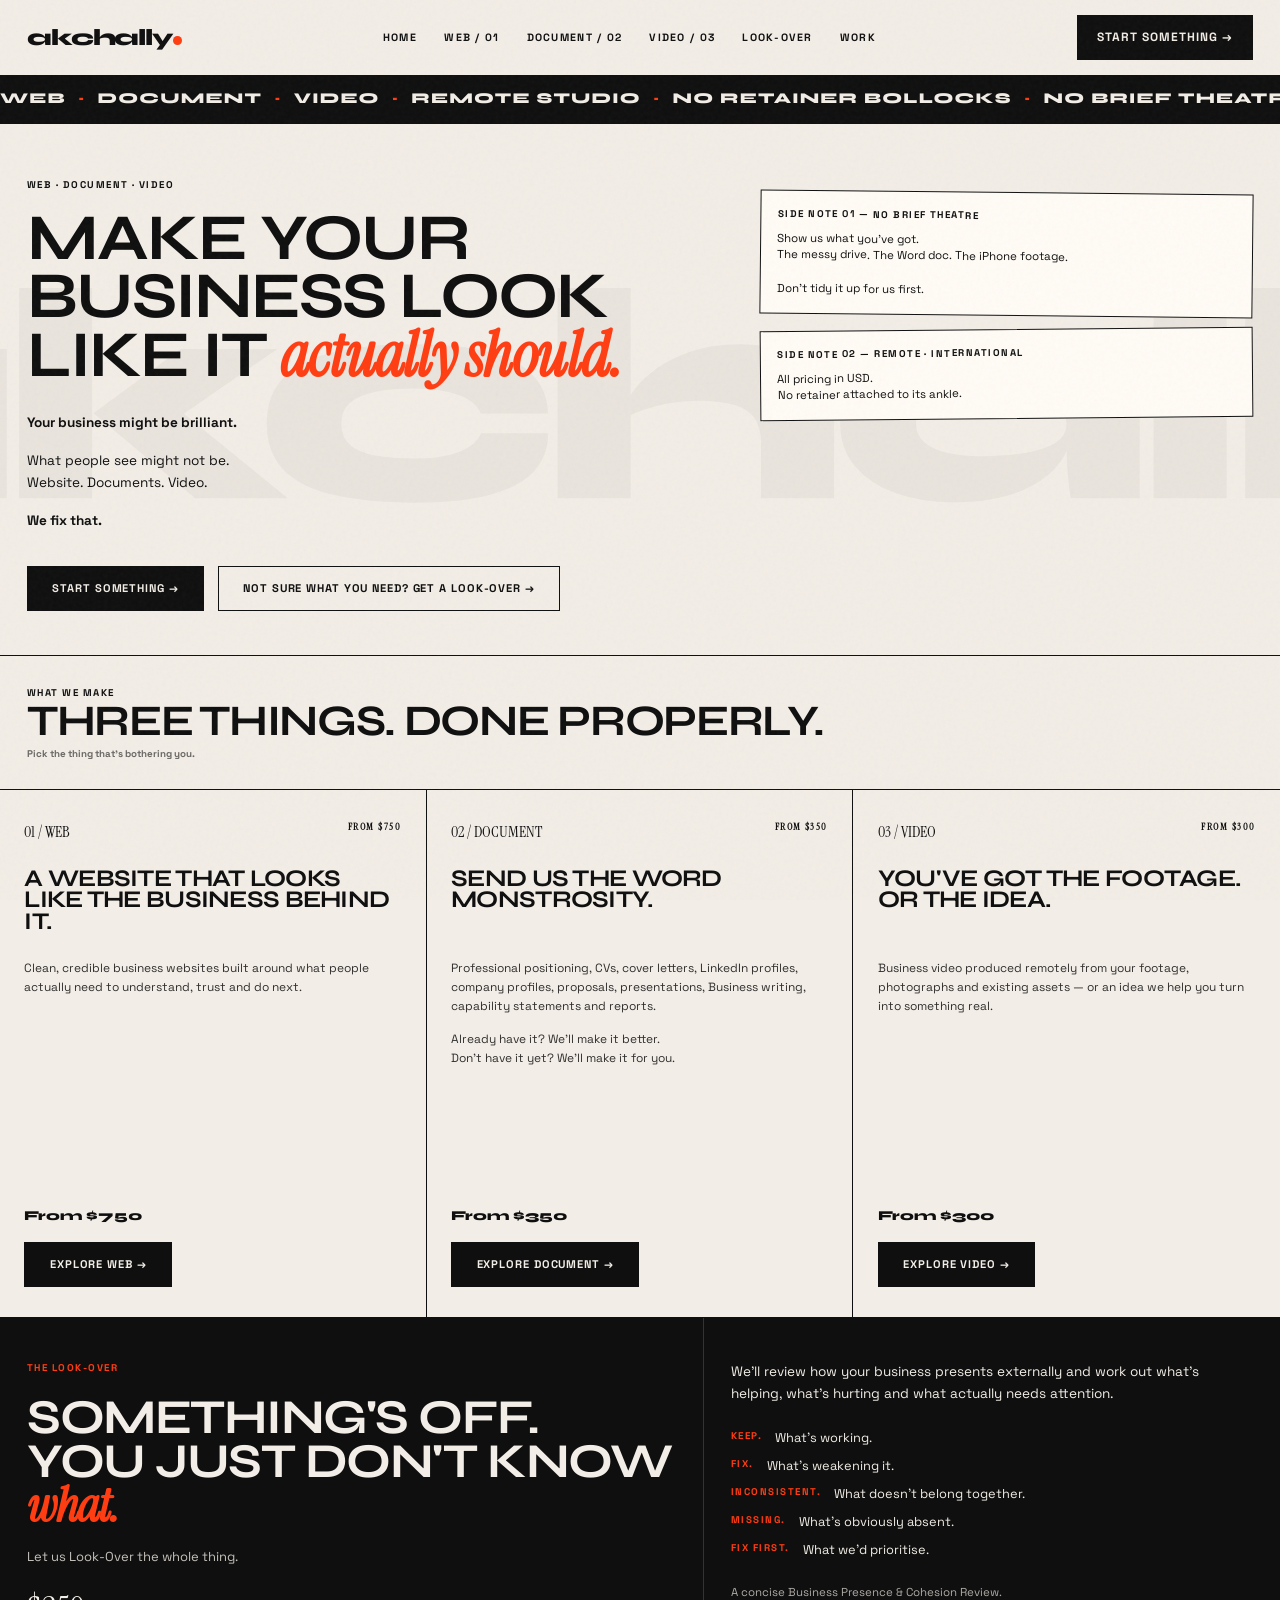
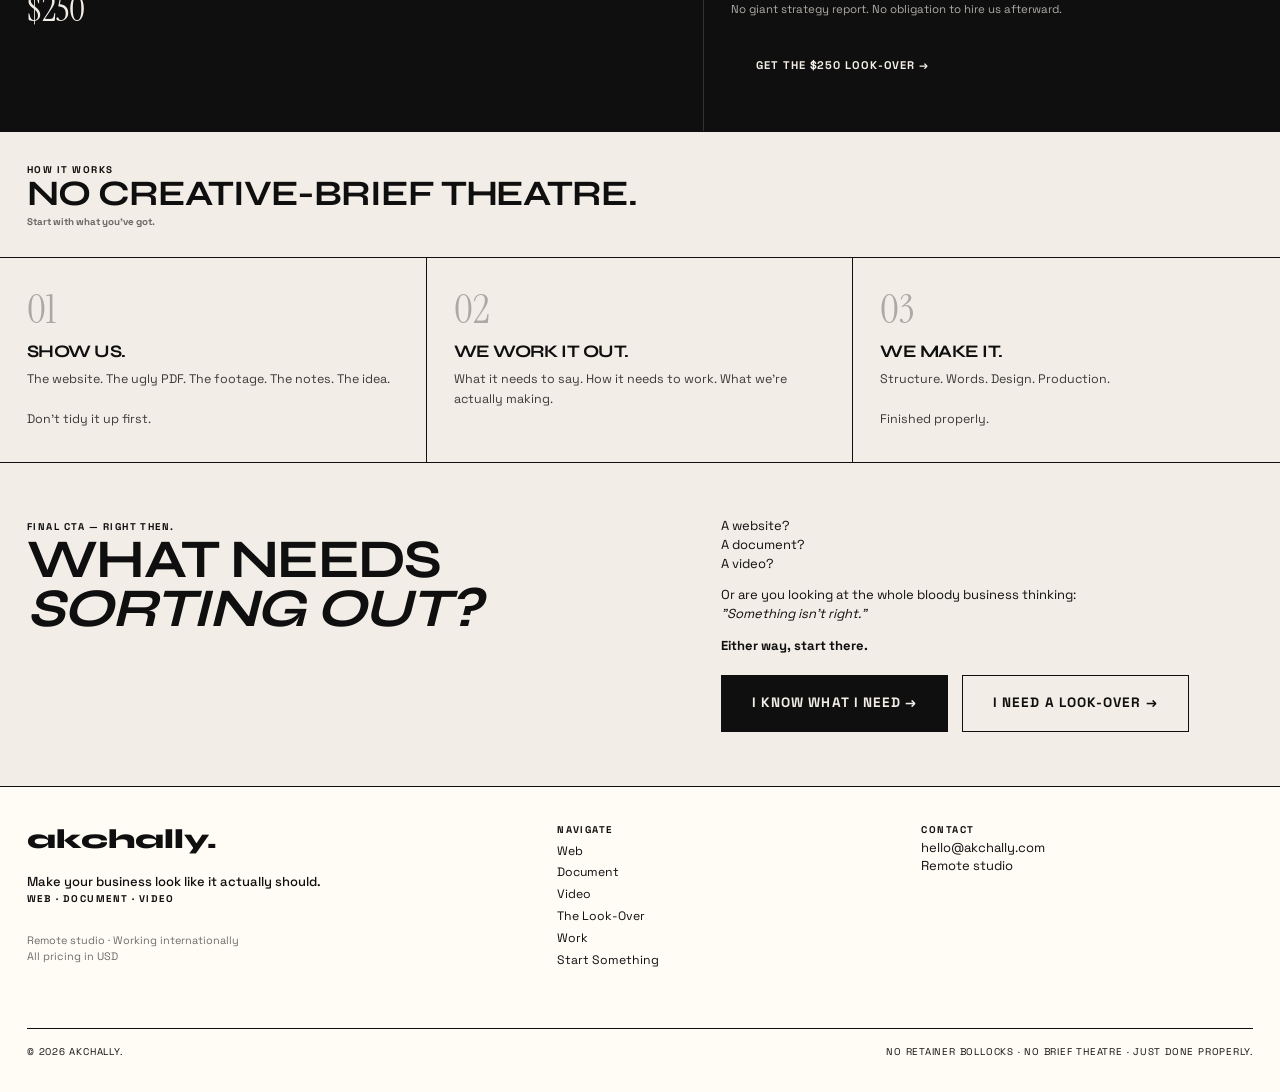
==== index.html @ 7f618473 "Update index.html" ====
<!DOCTYPE html>
<html lang="en">
<head>
<meta charset="UTF-8">
<meta name="viewport" content="width=device-width, initial-scale=1.0">
<meta property="og:type" content="website">
<meta property="og:site_name" content="akchally.">
<meta property="og:title" content="akchally. — Make your business look like it actually should.">
<meta property="og:description" content="Web · Document · Video. Remote studio. No retainer bollocks. No brief theatre. Just done properly.">
<meta property="og:image" content="assets/og-image.png">
<meta property="og:image:width" content="1200">
<meta property="og:image:height" content="630">
<meta property="og:url" content="https://akchally.com/">
<meta name="twitter:card" content="summary_large_image">
<meta name="twitter:title" content="akchally. — Make your business look like it actually should.">
<meta name="twitter:description" content="Web · Document · Video. Remote studio. No retainer bollocks. No brief theatre. Just done properly.">
<meta name="twitter:image" content="assets/og-image.png">
<title>akchally. — Make your business look like it actually should.</title>
<link href="https://fonts.googleapis.com/css2?family=Syne:wght@600;700;800&family=Space+Grotesk:wght@400;500;700&family=Instrument+Serif:ital@0;1&display=swap" rel="stylesheet">
<link rel="stylesheet" href="style.css">
</head>
<body>

<!-- ================= NAV - SINGLE, FINAL ================= -->
<!-- ================= NAV - SINGLE, FINAL ================= -->
<nav>
  <a href="index.html" class="logo">akchally<span class="dot"></span></a>
  <div class="nav-links">
    <a href="index.html">HOME</a>
    <a href="web.html">WEB / 01</a>
    <a href="document.html">DOCUMENT / 02</a>
    <a href="video.html">VIDEO / 03</a>
    <a href="lookover.html">LOOK-OVER</a>
    <a href="index.html#work">WORK</a>
  </div>
  <div style="display:flex; gap:1rem; align-items:center">
    <a href="index.html#contact" class="btn btn-black" style="padding:.8rem 1.2rem; font-size:.75rem">START SOMETHING →</a>
    <div class="hamburger">☰</div>
  </div>
</nav>

<!-- ================= MARQUEE ================= -->
<div class="marquee">
  <div class="marquee-inner">
    <span>WEB <i>·</i> DOCUMENT <i>·</i> VIDEO <i>·</i> REMOTE STUDIO <i>·</i> NO RETAINER BOLLOCKS <i>·</i> NO BRIEF THEATRE <i>·</i> JUST DONE PROPERLY <i>·</i></span>
    <span>WEB <i>·</i> DOCUMENT <i>·</i> VIDEO <i>·</i> REMOTE STUDIO <i>·</i> NO RETAINER BOLLOCKS <i>·</i> NO BRIEF THEATRE <i>·</i> JUST DONE PROPERLY <i>·</i></span>
    <span>WEB <i>·</i> DOCUMENT <i>·</i> VIDEO <i>·</i> REMOTE STUDIO <i>·</i> NO RETAINER BOLLOCKS <i>·</i> NO BRIEF THEATRE <i>·</i> JUST DONE PROPERLY <i>·</i></span>
  </div>
</div>

<!-- ================= HERO ================= -->
<section class="hero">
  <div class="big-bg-text">akchally</div>

  <div class="hero-top">

    <!-- LEFT -->
    <div class="hero-left">
      <span class="mono" style="margin-bottom:1rem; display:block">
        Web · Document · Video
      </span>

      <h1>
        Make your business look like it <i class="accent">actually should.</i>
      </h1>

      <div class="hero-copy">
        <p><b>Your business might be brilliant.</b></p>
        <p>
          What people see might not be.<br>
         Website. Documents. Video.<br>
         
        <p><b>We fix that.</b></p>
      </div>

      <div class="hero-actions">
        <a href="#contact" class="btn btn-black">
          Start Something →
        </a>
        <a href="[data-uri]" class="btn btn-ghost">
          Not sure what you need? Get a Look-Over →
        </a>
      </div>
    </div>

    <!-- RIGHT - SIDE NOTES -->
    <div class="hero-right">

      <div class="hero-note">
        <span class="mono" style="display:block; margin-bottom:.5rem">Side Note 01 — No Brief Theatre</span>
        <p>
          Show us what you've got.<br>
          The messy drive. The Word doc. The iPhone footage.<br><br>
          Don't tidy it up for us first.
        </p>
      </div>

      <div class="hero-note" style="transform:rotate(-.5deg)">
        <span class="mono" style="display:block; margin-bottom:.5rem">Side Note 02 — Remote · International</span>
        <p>
          All pricing in USD.<br>
          No retainer attached to its ankle.
        </p>
      </div>

    </div>
  </div>
</section>

<!-- ================= WHAT WE MAKE ================= -->
<div class="sec-03-head">
  <div>
    <span class="mono">What We Make</span>
    <h2 style="font-size:clamp(1.7rem,3.4vw,3rem)">Three things. Done properly.</h2>
    <p class="mono" style="text-transform:none; letter-spacing:0; opacity:.6; margin-top:.42rem">
      Pick the thing that's bothering you.
    </p>
  </div>
</div>

<section class="cards">

  <!-- 01 WEB -->
  <div class="card">
    <div class="card-num">
      <span>01 / WEB</span>
      <span class="mono">From $750</span>
    </div>
    <h3>A website that looks like the business behind it.</h3>
    <p>
      Clean, credible business websites built around what people actually need to understand, trust and do next.
    </p>
    <div class="card-foot">
      <div class="price">From $750</div>
      <a href="[data-uri]" class="btn btn-black">Explore Web →</a>
    </div>
  </div>

  <!-- 02 DOCUMENT -->
  <div class="card">
    <div class="card-num">
      <span>02 / DOCUMENT</span>
      <span class="mono">From $350</span>
    </div>
    <h3>Send us the Word monstrosity.</h3>
    <p>
      Professional positioning, CVs, cover letters, LinkedIn profiles, company profiles, proposals, presentations, Business writing, capability statements and reports.
    </p>
    <p>
      Already have it? We'll make it better.<br>
      Don't have it yet? We'll make it for you.
    </p>
    <div class="card-foot">
      <div class="price">From $350</div>
      <a href="[data-uri]" class="btn btn-black">Explore Document →</a>
    </div>
  </div>

  <!-- 03 VIDEO -->
  <div class="card">
    <div class="card-num">
      <span>03 / VIDEO</span>
      <span class="mono">From $300</span>
    </div>
    <h3>You've got the footage. Or the idea.</h3>
    <p>
      Business video produced remotely from your footage, photographs and existing assets — or an idea we help you turn into something real.
    </p>
    <div class="card-foot">
      <div class="price">From $300</div>
      <a href="[data-uri]" class="btn btn-black">Explore Video →</a>
    </div>
  </div>

</section>

<!-- ================= THE LOOK-OVER ================= -->
<section class="lookover">

  <div class="look-left">
    <span class="mono">The Look-Over</span>
    <h2 style="font-size:clamp(1.9rem,3.8vw,3.2rem); margin-top:.6rem">
      Something's off.<br>
      You just don't know <i style="font-family:'Instrument Serif',serif; text-transform:lowercase; color:var(--orange)">what.</i>
    </h2>
    <p style="margin-top:1.2rem; opacity:.8; line-height:1.6">
      Let us Look-Over the whole thing.
    </p>
    <div style="font-family:'Instrument Serif',serif; font-size:2.2rem; margin-top:1rem">
      $250
    </div>
  </div>

  <div style="padding:3.4vw var(--gutter); display:flex; flex-direction:column; justify-content:center">
    <p style="font-size:.85rem; line-height:1.6; margin-bottom:1.5rem">
      We'll review how your business presents externally and work out what's helping, what's hurting and what actually needs attention.
    </p>

    <div style="display:grid; gap:.6rem">
      <div style="display:flex; gap:.8rem"><b class="mono" style="color:var(--orange)">Keep.</b> <span style="font-size:.8rem">What's working.</span></div>
      <div style="display:flex; gap:.8rem"><b class="mono" style="color:var(--orange)">Fix.</b> <span style="font-size:.8rem">What's weakening it.</span></div>
      <div style="display:flex; gap:.8rem"><b class="mono" style="color:var(--orange)">Inconsistent.</b> <span style="font-size:.8rem">What doesn't belong together.</span></div>
      <div style="display:flex; gap:.8rem"><b class="mono" style="color:var(--orange)">Missing.</b> <span style="font-size:.8rem">What's obviously absent.</span></div>
      <div style="display:flex; gap:.8rem"><b class="mono" style="color:var(--orange)">Fix First.</b> <span style="font-size:.8rem">What we'd prioritise.</span></div>
    </div>

    <p style="font-size:.72rem; opacity:.7; margin-top:1.5rem; line-height:1.5">
      A concise Business Presence & Cohesion Review.<br>
      No giant strategy report. No obligation to hire us afterward.
    </p>

    <div style="margin-top:1.5rem">
      <a href="[data-uri]" class="btn btn-black">
        Get the $250 Look-Over →
      </a>
    </div>
  </div>

</section>

<!-- ================= HOW IT WORKS ================= -->
<div class="how-head">
  <div>
    <span class="mono">How It Works</span>
    <h2 style="font-size:clamp(1.5rem,2.8vw,2.4rem)">No creative-brief theatre.</h2>
    <p class="mono" style="text-transform:none; letter-spacing:0; opacity:.6; margin-top:.3rem">Start with what you've got.</p>
  </div>
</div>

<section class="steps" style="display:grid; grid-template-columns:repeat(3,1fr); border-bottom:1.5px solid var(--fg)">

  <div style="padding:2.5vw var(--gutter); border-right:1.5px solid var(--fg)">
    <div class="split-num">01</div>
    <h3 style="font-size:1.1rem; margin-bottom:.6rem">Show us.</h3>
    <p style="font-size:.78rem; line-height:1.6; opacity:.8">
      The website. The ugly PDF. The footage. The notes. The idea.<br><br>
      Don't tidy it up first.
    </p>
  </div>

  <div style="padding:2.5vw var(--gutter); border-right:1.5px solid var(--fg)">
    <div class="split-num">02</div>
    <h3 style="font-size:1.1rem; margin-bottom:.6rem">We work it out.</h3>
    <p style="font-size:.78rem; line-height:1.6; opacity:.8">
      What it needs to say. How it needs to work. What we're actually making.
    </p>
  </div>

  <div style="padding:2.5vw var(--gutter)">
    <div class="split-num">03</div>
    <h3 style="font-size:1.1rem; margin-bottom:.6rem">We make it.</h3>
    <p style="font-size:.78rem; line-height:1.6; opacity:.8">
      Structure. Words. Design. Production.<br><br>
      Finished properly.
    </p>
  </div>

</section>

<!-- ================= WORK ================= -->


<!-- ================= FINAL CTA ================= -->
<section class="final" id="contact">
  <div>
    <span class="mono">Final CTA — Right then.</span>
    <h2>What needs <i>sorting out?</i></h2>
  </div>

  <div class="final-right">
    <p>
      A website?<br>
      A document?<br>
      A video?
    </p>
    <p style="margin-top:.8rem">
      Or are you looking at the whole bloody business thinking:<br>
      <i>"Something isn't right."</i>
    </p>
    <p style="font-weight:700; margin-top:.8rem">
      Either way, start there.
    </p>

    <div style="display:flex; gap:0.85rem; flex-wrap:wrap; margin-top:1.2rem">
  <a href="#contact" class="btn btn-black" style="font-size:0.85rem; padding:1.1rem 1.87rem">
    I know what I need →
  </a>
  <a href="lookover.html" class="btn" style="font-size:0.85rem; padding:1.1rem 1.87rem">
    I need a Look-Over →
  </a>
</div>
</section>

<!-- ================= FOOTER ================= -->
<footer>

  <div>
    <div class="foot-logo">akchally<span>.</span></div>
    <p style="margin-top:0.85rem; font-weight:500">
      Make your business look like it actually should.
    </p>
    <p class="mono">
      Web · Document · Video
    </p>
    <p style="margin-top:1.7rem; font-size:.68rem; opacity:.6">
      Remote studio · Working internationally<br>
      All pricing in USD
    </p>
  </div>

  <div>
    <span class="mono">Navigate</span>
    <a href="[data-uri]">Web</a>
    <a href="[data-uri]">Document</a>
    <a href="[data-uri]">Video</a>
    <a href="[data-uri]">The Look-Over</a>
    <a href="#work">Work</a>
    <a href="#contact">Start Something</a>
  </div>

  <div>
    <span class="mono">Contact</span>
    <p>
      hello@akchally.com<br>
      Remote studio
    </p>
  </div>

  <div class="foot-bottom">
    <span>© 2026 AKCHALLY.</span>
    <span>No retainer bollocks · No brief theatre · Just done properly.</span>
  </div>

</footer>

<!-- nav.js removed to fix double nav -->
</body>
</html>
---- style.css ----
:root{
  --page-max: 1310px;
  --gutter: 27px;
  --bg: #F2EDE6;
  --fg: #0F0F0F;
  --orange: #FF3D12;
  --cream: #E9E2D6;
  --cream-2: #E9E2D6;
  --paper: #FFFBF5;
  --white: #FFFBF5;
}
*{margin:0;padding:0;box-sizing:border-box}
html{scroll-behavior:smooth}
body{background:var(--bg); color:var(--fg); font-family:'Space Grotesk', sans-serif; line-height:1.45; overflow-x:hidden; font-size:13px}
::selection{background:var(--orange); color:white}
body::before{content:""; position:fixed; inset:0; pointer-events:none; opacity:.035; z-index:9999; background-image:url("data:image/svg+xml,%3Csvg viewBox='0 0 256 256' xmlns='http://www.w3.org/2000/svg'%3E%3Cfilter id='noise'%3E%3CfeTurbulence type='fractalNoise' baseFrequency='0.9' numOctaves='4' stitchTiles='stitch'/%3E%3C/filter%3E%3Crect width='100%25' height='100%25' filter='url(%23noise)'/%3E%3C/svg%3E");}
h1,h2,h3{font-family:'Syne', sans-serif; text-transform:uppercase; line-height:.9; letter-spacing:-0.03em}
h1{ font-size: clamp(2.55rem, 5.1vw, 4.42rem) !important; }
.mono{font-size:0.612rem; letter-spacing:.15em; text-transform:uppercase; font-weight:700}
a{color:inherit; text-decoration:none}
.btn{display:inline-flex; align-items:center; gap:0.637rem; border:1.5px solid var(--fg); padding:0.85rem 1.53rem; font-weight:700; font-size:0.697rem; letter-spacing:.08em; text-transform:uppercase; transition:.25s ease; cursor:pointer}
.btn-black{background:var(--fg); color:var(--bg)}
.btn-black:hover{background:var(--orange); border-color:var(--orange); color:white; transform:translateY(-2px)}
.btn-ghost:hover{background:var(--fg); color:var(--bg); transform:translateY(-2px)}

nav, .hero, .sec-02, .cards, .sec-03-head, .lookover, .doover, .how-head, .steps, .philo, .work-head, .work-grid, .final, footer,
.hero-eyebrow, .hero-grid, .section-label, .what, .packages, .refresh, .included, .seo, .domain, .copy-sec, .process, .boundary, .faq{
  max-width: var(--page-max);
  margin-left:auto;
  margin-right:auto;
  width:100%;
}

nav{position:sticky; top:0; z-index:50; display:flex; justify-content:space-between; align-items:center; padding:0.935rem var(--gutter); background:rgba(242,237,230,.92); backdrop-filter:blur(10px); border-bottom:1.5px solid var(--fg);}
.logo{font-family:'Syne', sans-serif; font-weight:800; font-size:1.445rem; letter-spacing:-0.05em; line-height:1; text-transform:lowercase;}
.logo .dot{display:inline-block; width:.38em; height:.38em; background:var(--orange); border-radius:50%; margin-left:.05em;}
.nav-links{display:flex; gap:1.7rem; align-items:center}
.nav-links a{font-size:0.663rem; font-weight:700; letter-spacing:.12em; text-transform:uppercase; position:relative}
.nav-links a::after{content:""; position:absolute; bottom:-3.4px; left:0; width:0; height:1.5px; background:var(--fg); transition:.3s}
.nav-links a:hover::after{width:100%}
.hamburger{display:none; font-size:1.275rem; cursor:pointer}

.hero{padding:4.25vw var(--gutter) 3.4vw; border-bottom:1.5px solid var(--fg); position:relative; overflow:hidden; isolation:isolate}
.hero-top{display:flex; justify-content:space-between; align-items:flex-start; gap:5.1vw; position:relative; z-index:1}
.hero-left{flex:1.15}
.hero h1{max-width:13ch; margin-bottom:1.7rem}
.hero h1 .accent{color:var(--orange); font-family:'Instrument Serif', serif; font-style:italic; text-transform:lowercase; font-size:.95em; letter-spacing:-0.02em}
.hero-copy{max-width:48ch; font-size:0.85rem; line-height:1.6}
.hero-copy p{margin-bottom:1.02rem}
.hero-actions{margin-top:2.125rem; display:flex; gap:0.85rem; flex-wrap:wrap}
.hero-right{flex:.85; display:flex; flex-direction:column; gap:0.85rem; padding-top:0.85rem}
.hero-note{border:1.5px solid var(--fg); padding:1.02rem; background:var(--white); font-size:0.722rem; transform:rotate(.6deg)}
.big-bg-text{
  position:absolute; 
  top:52%; left:50%;
  transform:translate(-50%,-50%);
  font-family:'Syne', sans-serif; 
  font-size:clamp(10.2rem, 23.8vw, 25.5rem);
  line-height:.8; 
  font-weight:800; 
  color:var(--fg); 
  opacity:.035; 
  pointer-events:none; 
  text-transform:lowercase;
  z-index:0;
  white-space:nowrap;
  letter-spacing:-0.06em;
}

.marquee{
  border-top:1.5px solid var(--fg);
  border-bottom:1.5px solid var(--fg);
  overflow:hidden;
  white-space:nowrap;
  padding:0.765rem 0;
  background:var(--fg);
  color:var(--bg);
  width:100vw;
  max-width:100vw;
  margin-left:calc(50% - 50vw);
  margin-right:calc(50% - 50vw);
  display:block;
}
.marquee-inner{
  display:flex; 
  animation:marq 28s linear infinite; 
  gap:2.55rem; 
  width:max-content;
  will-change:transform;
  transform:translateZ(0);
  backface-visibility:hidden;
  -webkit-backface-visibility:hidden;
}
.marquee span{
  font-family:'Syne', sans-serif; 
  font-weight:800; 
  font-size:0.935rem; 
  letter-spacing:.08em; 
  text-transform:uppercase;
  -webkit-font-smoothing:antialiased;
  -moz-osx-font-smoothing:grayscale;
  text-rendering:geometricPrecision;
  transform:translateZ(0);
}
.marquee span i{color:var(--orange); font-style:normal; margin:0 0.425rem}
@keyframes marq{
  0%{transform:translate3d(0,0,0)}
  100%{transform:translate3d(-50%,0,0)}
}

.sec-02{display:grid; grid-template-columns:1.1fr .9fr; border-bottom:1.5px solid var(--fg)}
.sec-02-left{padding:3.4vw var(--gutter); border-right:1.5px solid var(--fg)}
.sec-02-left h2{font-size:clamp(1.87rem, 3.825vw, 3.4rem); max-width:10ch}
.sec-02-right{padding:3.4vw var(--gutter); display:flex; flex-direction:column; justify-content:center; gap:1.275rem; font-size:0.892rem; line-height:1.6}

.cards{display:grid; grid-template-columns:repeat(3,1fr); align-items:stretch; border-bottom:1.5px solid var(--fg)}
.card{padding:1.87rem 1.53rem; border-right:1.5px solid var(--fg); display:flex; flex-direction:column; min-height:527px; transition:.3s}
.card:last-child{border-right:none}
.card:hover{background:var(--white)}
.card-num{font-family:'Instrument Serif', serif; font-size:1.02rem; margin-bottom:1.53rem; display:flex; justify-content:space-between}
.card h3{font-size:clamp(1.36rem, 1.87vw, 1.87rem); margin-bottom:0.85rem; min-height:3.2em}
.card p{font-size:0.748rem; line-height:1.6; margin-bottom:0.85rem; opacity:.85}
.card ul{list-style:none; margin:1.02rem 0; display:flex; flex-direction:column; gap:0.297rem}
.card ul li{font-size:0.637rem; letter-spacing:.06em; text-transform:uppercase; display:flex; gap:0.51rem}
.card ul li::before{content:"→"; color:var(--orange)}
.card-foot{margin-top:auto; padding-top:2.125rem}
.price{font-family:'Syne', sans-serif; font-weight:800; font-size:0.85rem; margin-bottom:1.02rem}

.sec-03{border-bottom:1.5px solid var(--fg)}
.sec-03-head{padding:2.125vw var(--gutter); display:flex; justify-content:space-between; align-items:end; border-bottom:1.5px solid var(--fg)}
.sec-03-head h2{font-size:clamp(1.53rem, 2.975vw, 2.55rem)}

.lookover{background:var(--fg); color:var(--bg); display:grid; grid-template-columns:1.1fr .9fr; border-bottom:1.5px solid var(--fg)}
.look-left{padding:3.4vw var(--gutter); border-right:1.5px solid rgba(255,255,255,.15)}
.look-left .mono{color:var(--orange); margin-bottom:1.275rem; display:block}
.look-left h2{font-size:clamp(2.04rem, 3.825vw, 3.825rem); color:var(--bg); line-height:.9}
.look-right{padding:2.975vw var(--gutter)}
.look-grid{display:grid; grid-template-columns:1fr 1fr; gap:0.85rem; margin:1.275rem 0}
.look-item{border:1.5px solid rgba(255,255,255,.15); padding:0.85rem}

.doover{display:grid; grid-template-columns:.9fr 1.1fr; border-bottom:1.5px solid var(--fg); background:var(--cream-2)}
.doover-left{padding:3.4vw var(--gutter)}
.doover-left h2{font-size:clamp(1.87rem, 3.4vw, 3.23rem)}
.doover-right{padding:3.4vw var(--gutter); border-left:1.5px solid var(--fg)}
.big-price{display:flex; flex-direction:column; gap:0.255rem; margin:1.7rem 0; font-family:'Syne', sans-serif; font-weight:800; font-size:1.36rem}

.how{border-bottom:1.5px solid var(--fg)}
.how-head{padding:2.125vw var(--gutter); border-bottom:1.5px solid var(--fg); display:flex; justify-content:space-between; align-items:center}
.steps{display:grid; grid-template-columns:repeat(5,1fr)}
.step{padding:1.7rem 1.275rem; border-right:1.5px solid var(--fg)}
.step:last-child{border-right:none}
.step-num{font-family:'Syne', sans-serif; font-weight:800; margin-bottom:0.85rem}

.philo{padding:5.1vw var(--gutter); text-align:center; border-bottom:1.5px solid var(--fg)}
.philo p{font-family:'Syne', sans-serif; font-size:clamp(1.36rem, 2.55vw, 2.38rem); line-height:1.05; max-width:22ch; margin:0 auto}

.work-head{padding:2.125vw var(--gutter); display:flex; justify-content:space-between; align-items:end; border-bottom:1.5px solid var(--fg)}
.work-grid{display:grid; grid-template-columns:repeat(3,1fr); border-bottom:1.5px solid var(--fg)}
.work-card{border-right:1.5px solid var(--fg); display:flex; flex-direction:column}
.work-card:last-child{border-right:none}
.work-img{aspect-ratio:4/3; background:#111; position:relative; overflow:hidden; border-bottom:1.5px solid var(--fg)}
.work-info{padding:1.275rem var(--gutter)}

.final{padding:4.25vw var(--gutter); display:grid; grid-template-columns:1.1fr .9fr; gap:3.4vw; border-bottom:1.5px solid var(--fg)}
.final h2{font-size:clamp(2.125rem, 4.25vw, 4.25rem); line-height:.9}

footer{padding:2.55vw var(--gutter); display:grid; grid-template-columns:1.5fr 1fr 1fr; gap:2.55vw; background:var(--white)}
footer a{display:block; margin:0.255rem 0; font-size:0.765rem}
.foot-logo{font-family:'Syne', sans-serif; font-weight:800; font-size:1.7rem; text-transform:lowercase}
.foot-bottom{grid-column:1 / -1; border-top:1.5px solid var(--fg); margin-top:1.7vw; padding-top:1.275vw; display:flex; justify-content:space-between; font-size:0.612rem; letter-spacing:.08em; text-transform:uppercase; flex-wrap:wrap; gap:0.85rem}

/* WEB.HTML + DOC + VIDEO + LOOKOVER */
.hero-eyebrow{display:flex; justify-content:space-between; gap:1.7rem; margin-bottom:1.275rem; opacity:.6; flex-wrap:wrap}
.hero-grid{display:grid; grid-template-columns:1.2fr .8fr; gap:3.4vw; margin-top:1.7rem}
.hero-sub p{margin-bottom:0.68rem; font-size:0.85rem; line-height:1.6}
.hero-price{font-family:'Syne', sans-serif; font-weight:800; font-size:1.36rem; margin:1.7rem 0}
.hero-price span{display:block; font-family:'Instrument Serif', serif; font-size:0.85rem; font-weight:400; opacity:.6; letter-spacing:.1em; text-transform:uppercase}

.section-label{padding:1.02rem var(--gutter); border-top:1.5px solid var(--fg); border-bottom:1.5px solid var(--fg); background:var(--white); display:flex; justify-content:space-between; align-items:center}
.section-label h2{font-size:0.935rem; letter-spacing:.08em}
.what{display:grid; grid-template-columns:.9fr 1.1fr; border-bottom:1.5px solid var(--fg)}
.what-left{padding:3.4vw var(--gutter); border-right:1.5px solid var(--fg)}
.what-left h3{font-size:clamp(1.7rem,2.975vw,2.55rem); max-width:12ch}
.what-right{padding:3.4vw var(--gutter); display:flex; flex-direction:column; gap:0.85rem; line-height:1.6}
.what-right ul{list-style:none; margin:0.85rem 0}
.what-right li{padding:0.255rem 0; border-bottom:1px solid rgba(0,0,0,.08); font-size:0.765rem}
.what-right li::before{content:"→"; color:var(--orange); margin-right:0.425rem}

.packages{border-bottom:1.5px solid var(--fg)}
.package-row{display:grid; grid-template-columns:.9fr 1.1fr; border-bottom:1.5px solid var(--fg); background:var(--bg)}
.package-row:last-child{border-bottom:none}
.pkg-big{padding:2.55vw var(--gutter); border-right:1.5px solid var(--fg); background:var(--paper); display:flex; flex-direction:column; justify-content:space-between}
.pkg-big h3{font-size:clamp(2.125rem,4.25vw,3.825rem); line-height:.85}
.pkg-big h3 span{display:block; font-family:'Space Grotesk', sans-serif; font-size:0.765rem; font-weight:700; letter-spacing:.12em; margin-top:0.51rem; opacity:.6}
.from{margin-top:1.7rem; font-family:'Syne', sans-serif; font-weight:800; font-size:0.85rem}
.from b{display:block; font-family:'Space Grotesk', sans-serif; font-size:0.68rem; font-weight:400; letter-spacing:.05em; margin-top:0.255rem; opacity:.7; text-transform:none}
.pkg-details{padding:2.55vw var(--gutter); background:var(--bg)}
.pkg-details h4{font-size:1.02rem; margin-bottom:0.85rem; max-width:28ch; line-height:1.3}
.pkg-details p{margin-bottom:0.68rem; line-height:1.6; font-size:0.807rem}
.ideal{border:1.5px solid var(--fg); padding:0.85rem; margin:1.275rem 0; background:var(--white)}
.ideal b{font-size:0.637rem; letter-spacing:.1em; text-transform:uppercase}
.ideal p{font-size:0.722rem; margin-top:0.255rem; line-height:1.4}
.pkg-list{list-style:none; columns:2; column-gap:1.7rem; margin:0.85rem 0}
.pkg-list li{font-size:0.68rem; padding:0.212rem 0; display:flex; gap:0.34rem}
.pkg-list li::before{content:"→"; color:var(--orange)}
.pkg-cta{margin-top:1.7rem}

.refresh{display:grid; grid-template-columns:1fr 1fr; border-bottom:1.5px solid var(--fg); background:var(--cream)}
.refresh-left{padding:3.4vw var(--gutter); border-right:1.5px solid var(--fg)}
.refresh-left h2{font-size:clamp(1.7rem,3.4vw,2.975rem); margin-top:0.85rem}
.refresh-price{font-family:'Instrument Serif', serif; font-size:4.25rem; color:var(--orange); margin:1.275rem 0; line-height:.9}
.refresh-right{padding:3.4vw var(--gutter); background:var(--fg); color:var(--bg)}
.refresh-list{list-style:none; margin:0.85rem 0}
.refresh-list li{padding:0.34rem 0; font-size:0.722rem; border-bottom:1px solid rgba(255,255,255,.1)}
.refresh-list li::before{content:"→"; color:var(--orange); margin-right:0.425rem}

.included{border-bottom:1.5px solid var(--fg); background:var(--white)}
.included-grid{display:grid; grid-template-columns:repeat(4,1fr); gap:0}
.inc-col{padding:1.7rem 1.275rem; border-right:1.5px solid var(--fg)}
.inc-col:last-child{border-right:none}
.inc-col h4{font-size:0.68rem; letter-spacing:.12em; margin-bottom:0.85rem; color:var(--orange)}
.inc-col ul{list-style:none}
.inc-col li{font-size:0.68rem; padding:0.255rem 0; line-height:1.4}
.inc-note{grid-column:1 / -1; padding:1.275rem var(--gutter); border-top:1.5px solid var(--fg); font-size:0.722rem; font-style:italic; opacity:.7; background:var(--bg)}

.seo{display:grid; grid-template-columns:1fr 1fr; border-bottom:1.5px solid var(--fg)}
.seo-left{padding:3.4vw var(--gutter); border-right:1.5px solid var(--fg)}
.seo-right{padding:3.4vw var(--gutter); background:var(--paper)}
.seo-right ul{list-style:none; margin-top:0.85rem}
.seo-right li{padding:0.34rem 0; font-size:0.765rem; border-bottom:1px solid rgba(0,0,0,.08)}
.seo-right li::before{content:"✕"; color:var(--orange); margin-right:0.425rem; font-weight:700}

.domain{display:grid; grid-template-columns:1fr 1fr; border-bottom:1.5px solid var(--fg); background:var(--bg)}
.domain > div{padding:3.4vw var(--gutter)}
.domain > div:first-child{border-right:1.5px solid var(--fg)}
.highlight{border:1.5px solid var(--fg); padding:0.85rem; margin-top:1.275rem; background:var(--orange); color:white; font-weight:700; font-size:0.765rem; transform:rotate(-.5deg)}

.copy-sec{display:grid; grid-template-columns:.9fr 1.1fr; border-bottom:1.5px solid var(--fg)}
.copy-sec > div{padding:3.4vw var(--gutter)}
.copy-sec > div:first-child{border-right:1.5px solid var(--fg)}
.copy-sec ul{list-style:none; margin:0.85rem 0}
.copy-sec li{padding:0.297rem 0; font-size:0.765rem}
.copy-sec li::before{content:"→"; color:var(--orange); margin-right:0.425rem}

.process{border-bottom:1.5px solid var(--fg)}
.process-steps{display:grid; grid-template-columns:repeat(5,1fr)}
.pstep{padding:2.125vw 1.275rem; border-right:1.5px solid var(--fg); border-bottom:1.5px solid var(--fg)}
.pstep:last-child{border-right:none}
.pstep-num{font-family:'Instrument Serif', serif; font-size:2.125rem; color:var(--orange); line-height:1; margin-bottom:0.85rem}
.pstep h4{font-size:0.85rem; margin-bottom:0.425rem}
.pstep p{font-size:0.722rem; line-height:1.5; opacity:.85}

.boundary{display:grid; grid-template-columns:1fr 1fr; border-bottom:1.5px solid var(--fg)}
.bound-col{padding:3.4vw var(--gutter)}
.bound-col:first-child{border-right:1.5px solid var(--fg)}
.bound-col ul{list-style:none; margin-top:0.85rem}
.bound-col li{padding:0.297rem 0; font-size:0.765rem}
.bound-col li::before{content:"→"; color:var(--orange); margin-right:0.425rem}

.faq{padding:3.4vw var(--gutter); border-bottom:1.5px solid var(--fg); background:var(--cream)}
.faq-grid{display:grid; grid-template-columns:1fr 1fr; gap:1.7rem 3.4vw; margin-top:1.7rem}
.faq-item{padding-bottom:1.275rem; border-bottom:1px solid rgba(0,0,0,.12)}
.faq-item b{display:block; font-family:'Syne', sans-serif; text-transform:uppercase; margin-bottom:0.34rem; font-size:0.807rem}
.faq-item p{font-size:0.765rem; opacity:.8; line-height:1.5}

@media(max-width:833px){
  .nav-links{display:none}
  .hamburger{display:block}
  .hero-top, .sec-02, .lookover, .doover, .final, footer, .what, .package-row, .refresh, .seo, .domain, .copy-sec, .boundary{grid-template-columns:1fr}
  .cards, .steps, .work-grid, .included-grid, .process-steps, .faq-grid{grid-template-columns:1fr}
  .card, .step, .work-card, .inc-col{border-right:none; border-bottom:1.5px solid var(--fg); min-height:auto}
  .big-bg-text{display:none}
  .hero-grid{grid-template-columns:1fr}
  .pkg-big{border-right:none; border-bottom:1.5px solid var(--fg)}
  .pkg-list{columns:1}
  .section-label{flex-direction:column; align-items:flex-start; gap:0.425rem}
}


/* ===== DOCUMENT.HTML STYLES ===== */
.big-watermark{position:absolute; top:52%; left:50%; transform:translate(-50%,-50%); font-family:'Syne', sans-serif; font-size:clamp(10.2rem, 23.8vw, 25.5rem); line-height:.8; font-weight:800; color:var(--fg); opacity:.035; pointer-events:none; text-transform:lowercase; z-index:0; white-space:nowrap; letter-spacing:-0.06em;}
.two-head{padding:1.7vw var(--gutter); display:flex; justify-content:space-between; align-items:end; border-top:1.5px solid var(--fg); border-bottom:1.5px solid var(--fg); background:var(--white); max-width: var(--page-max); margin:0 auto; width:100%}
.two-ways{border-bottom:1.5px solid var(--fg); max-width: var(--page-max); margin:0 auto; width:100%}
.split{display:grid; grid-template-columns:1fr 1fr; min-height:60vh}
.split-left, .split-right{padding:3.4vw var(--gutter); display:flex; flex-direction:column; gap:0.85rem}
.split-left{border-right:1.5px solid var(--fg); background:var(--paper)}
.split-right{background:var(--bg)}
.split-label{font-size:0.612rem; letter-spacing:.15em; text-transform:uppercase; font-weight:700; opacity:.6; margin-bottom:0.425rem; display:block}
.split h3{font-size:clamp(1.7rem,2.975vw,2.72rem); line-height:.9; margin-bottom:0.85rem}
.split h3 i{font-family:'Instrument Serif', serif; color:var(--orange); text-transform:none}
.split p{line-height:1.6; font-size:0.807rem; margin-bottom:0.51rem}
.pricing{margin:1.275rem 0; border-top:1.5px solid var(--fg); border-bottom:1.5px solid var(--fg)}
.price-row{display:flex; justify-content:space-between; gap:0.85rem; padding:0.595rem 0; border-bottom:1px solid rgba(0,0,0,.08); font-size:0.722rem}
.price-row:last-child{border-bottom:none}
.price-row b{font-family:'Syne', sans-serif; white-space:nowrap}

.what-make{padding:3.4vw var(--gutter); border-bottom:1.5px solid var(--fg); background:var(--white); max-width: var(--page-max); margin:0 auto; width:100%}
.what-make h2{font-size:clamp(1.7rem,3.4vw,2.975rem); margin-top:0.85rem; max-width:18ch}
.doc-grid{display:grid; grid-template-columns:repeat(3,1fr); gap:1.5px; background:var(--fg); border:1.5px solid var(--fg); margin-top:1.7rem}
.doc-card{background:var(--bg); padding:1.7rem 1.275rem; min-height:238px}
.doc-card h4{font-size:0.85rem; letter-spacing:.06em; text-transform:uppercase; margin-bottom:0.68rem}
.doc-card p{font-size:0.765rem; line-height:1.5; opacity:.85}

.real-problem{display:grid; grid-template-columns:.9fr 1.1fr; border-bottom:1.5px solid var(--fg); max-width: var(--page-max); margin:0 auto; width:100%}
.real-left{padding:3.4vw var(--gutter); border-right:1.5px solid var(--fg)}
.real-right{padding:3.4vw var(--gutter); display:flex; flex-direction:column; gap:0.85rem}
.real-right ul{list-style:none; margin:0.85rem 0}
.real-right li{padding:0.297rem 0; font-size:0.765rem}
.real-right li::before{content:"→"; color:var(--orange); margin-right:0.425rem}

.giant-statement{padding:6.8vw var(--gutter); text-align:center; border-bottom:1.5px solid var(--fg); background:var(--fg); color:var(--bg); max-width: var(--page-max); margin:0 auto; width:100%}
.giant-statement p{font-family:'Syne', sans-serif; font-size:clamp(1.7rem,4.25vw,3.825rem); line-height:.9; max-width:16ch; margin:0 auto}
.giant-statement i{color:var(--orange); font-family:'Instrument Serif', serif; text-transform:none}

.what-we-do{display:grid; grid-template-columns:repeat(4,1fr); border-bottom:1.5px solid var(--fg); max-width: var(--page-max); margin:0 auto; width:100%}
.wwd-col{padding:2.125vw 1.275rem; border-right:1.5px solid var(--fg)}
.wwd-col:last-child{border-right:none}
.wwd-col h4{font-size:0.68rem; letter-spacing:.12em; margin-bottom:0.85rem; color:var(--orange)}
.wwd-col ul{list-style:none}
.wwd-col li{font-size:0.68rem; padding:0.212rem 0; line-height:1.4}

.mess{display:grid; grid-template-columns:1fr 1fr; border-bottom:1.5px solid var(--fg); max-width: var(--page-max); margin:0 auto; width:100%}
.mess-left, .mess-right{padding:3.4vw var(--gutter)}
.mess-left{border-right:1.5px solid var(--fg); background:var(--paper)}
.mess-right{background:var(--cream)}
.mess h3{font-size:clamp(1.36rem,2.38vw,2.04rem); margin-bottom:0.85rem}
.mess ul{list-style:none; margin:0.85rem 0}
.mess li{padding:0.255rem 0; font-size:0.765rem}
.mess li::before{content:"→"; color:var(--orange); margin-right:0.425rem}

.tidy{display:grid; grid-template-columns:.9fr 1.1fr; border-bottom:1.5px solid var(--fg); max-width: var(--page-max); margin:0 auto; width:100%; background:var(--white)}
.tidy-left{padding:3.4vw var(--gutter); border-right:1.5px solid var(--fg)}
.tidy-price{font-family:'Instrument Serif', serif; font-size:4.25rem; color:var(--orange); margin:0.85rem 0; line-height:.9}
.tidy-right{padding:3.4vw var(--gutter); background:var(--fg); color:var(--bg)}
.tidy-grid{display:flex; flex-wrap:wrap; gap:0.425rem; margin:1.275rem 0}
.tidy-tag{border:1px solid rgba(255,255,255,.2); padding:0.34rem 0.68rem; font-size:0.637rem; letter-spacing:.08em; text-transform:uppercase}

.receive{display:grid; grid-template-columns:1fr 1fr; border-bottom:1.5px solid var(--fg); max-width: var(--page-max); margin:0 auto; width:100%}
.rec-col{padding:3.4vw var(--gutter)}
.rec-col:first-child{border-right:1.5px solid var(--fg)}
.rec-col ul{list-style:none; margin:0.85rem 0}
.rec-col li{padding:0.297rem 0; font-size:0.765rem}
.rec-col li::before{content:"→"; color:var(--orange); margin-right:0.425rem}

.work{border-bottom:1.5px solid var(--fg); max-width: var(--page-max); margin:0 auto; width:100%}
.work-spread{aspect-ratio:16/11; background:#111; border-bottom:1.5px solid var(--fg)}
.work-meta{display:flex; flex-wrap:wrap; gap:0.425rem; margin-top:0.85rem}
.work-meta span{border:1px solid var(--fg); padding:0.212rem 0.51rem; font-size:0.552rem; letter-spacing:.08em; text-transform:uppercase}

.hero-cta{display:flex; gap:0.85rem; align-items:center; margin-top:1.7rem; flex-wrap:wrap}
.btn-orange{background:var(--orange); border-color:var(--orange); color:white}
.btn-orange:hover{background:var(--fg); border-color:var(--fg)}

@media(max-width:833px){
  .split, .mess, .tidy, .receive, .real-problem, .what-we-do, .doc-grid{grid-template-columns:1fr}
  .split-left{border-right:none; border-bottom:1.5px solid var(--fg)}
  .wwd-col{border-right:none; border-bottom:1.5px solid var(--fg)}
  .mess-left{border-right:none; border-bottom:1.5px solid var(--fg)}
  .rec-col:first-child{border-right:none; border-bottom:1.5px solid var(--fg)}
  .real-left{border-right:none; border-bottom:1.5px solid var(--fg)}
  .tidy-left{border-right:none; border-bottom:1.5px solid var(--fg)}
}


/* ===== VIDEO.HTML STYLES ===== */
.crop-marks{position:absolute; top:0.85rem; left:var(--gutter); right:var(--gutter); display:flex; justify-content:space-between; font-size:0.552rem; letter-spacing:.15em; opacity:.4; text-transform:uppercase; font-family:monospace; z-index:2}
.reel{background:var(--fg); color:var(--bg); border-bottom:1.5px solid var(--fg); overflow:hidden; padding:0.51rem 0; max-width:85vw; width:100%}
.reel-track{display:flex; gap:1.7rem; animation:reel 30s linear infinite; width:max-content}
.reel-item{font-size:0.637rem; letter-spacing:.1em; text-transform:uppercase; border:1px solid rgba(255,255,255,.15); padding:0.34rem 0.68rem; white-space:nowrap; position:relative}
.reel-item::after{content:attr(data-time); margin-left:0.68rem; opacity:.5; font-size:0.552rem}
@keyframes reel{0%{transform:translateX(0)}100%{transform:translateX(-50%)}}

.pricing{border-bottom:1.5px solid var(--fg); background:var(--bg); max-width:var(--page-max); margin:0 auto; width:100%}
.pricing-head{padding:2.125vw var(--gutter); display:flex; justify-content:space-between; align-items:end; border-bottom:1.5px solid var(--fg)}
.pricing-grid{display:grid; grid-template-columns:repeat(3,1fr); gap:1.5px; background:var(--fg); border-bottom:1.5px solid var(--fg)}
.price-card{background:var(--paper); padding:2.125vw 1.53rem; display:flex; flex-direction:column; gap:0.68rem; min-height:306px}
.price-card h4{font-size:1.02rem; text-transform:uppercase}
.price-card .from{font-family:'Syne', sans-serif; font-weight:800; font-size:0.935rem; margin:0.425rem 0}
.price-card p{font-size:0.722rem; line-height:1.5; opacity:.85}

.timeline{display:grid; grid-template-columns:.9fr 1.1fr; border-bottom:1.5px solid var(--fg); max-width:var(--page-max); margin:0 auto; width:100%}
.timeline > div{padding:3.4vw var(--gutter)}
.timeline > div:first-child{border-right:1.5px solid var(--fg)}
.timeline ul{list-style:none; margin:0.85rem 0}
.timeline li{padding:0.297rem 0; font-size:0.765rem}
.timeline li::before{content:"→"; color:var(--orange); margin-right:0.425rem}

.triple{display:grid; grid-template-columns:repeat(3,1fr); border-bottom:1.5px solid var(--fg); max-width:var(--page-max); margin:0 auto; width:100%}
.tri-col{padding:2.55vw 1.53rem; border-right:1.5px solid var(--fg)}
.tri-col:last-child{border-right:none}
.tri-col.highlight{background:var(--orange); color:white}
.tri-col h4{font-size:0.85rem; margin-bottom:0.68rem; text-transform:uppercase}
.tri-col ul{list-style:none; margin:0.85rem 0}
.tri-col li{padding:0.255rem 0; font-size:0.722rem; line-height:1.4}
.tri-col li::before{content:"→"; color:var(--orange); margin-right:0.425rem}
.tri-col.highlight li::before{color:white}

.webvideo{display:grid; grid-template-columns:.9fr 1.1fr; border-bottom:1.5px solid var(--fg); background:var(--cream); max-width:var(--page-max); margin:0 auto; width:100%}
.webvideo > div{padding:3.4vw var(--gutter)}
.webvideo > div:first-child{border-right:1.5px solid var(--fg)}
.webvideo ul{list-style:none; margin:0.85rem 0}
.webvideo li{padding:0.297rem 0; font-size:0.765rem}
.webvideo li::before{content:"→"; color:var(--orange); margin-right:0.425rem}

.source{display:grid; grid-template-columns:.9fr 1.1fr; border-bottom:1.5px solid var(--fg); background:var(--paper); max-width:var(--page-max); margin:0 auto; width:100%}
.source > div{padding:3.4vw var(--gutter)}
.source > div:first-child{border-right:1.5px solid var(--fg)}
.file-list{display:flex; flex-wrap:wrap; gap:0.425rem; margin:1.275rem 0}
.file-tag{border:1.5px solid var(--fg); padding:0.34rem 0.68rem; font-size:0.637rem; letter-spacing:.06em; text-transform:uppercase; background:var(--white)}
.file-tag.final{background:var(--fg); color:var(--bg); transform:rotate(.5deg)}

.bound{display:grid; grid-template-columns:1fr 1fr; border-bottom:1.5px solid var(--fg); max-width:var(--page-max); margin:0 auto; width:100%}
.b-col{padding:3.4vw var(--gutter)}
.b-col:first-child{border-right:1.5px solid var(--fg)}
.b-col ul{list-style:none; margin:0.85rem 0}
.b-col li{padding:0.297rem 0; font-size:0.765rem}
.b-col li::before{content:"→"; color:var(--orange); margin-right:0.425rem}

.work-embed{aspect-ratio:16/9; background:#111; border-bottom:1.5px solid var(--fg); display:grid; place-items:center; color:#555; font-size:0.68rem; letter-spacing:.1em; text-transform:uppercase}

.concept-line{border:1.5px solid var(--fg); padding:0.85rem; margin-top:1.275rem; font-size:0.68rem; letter-spacing:.08em; text-transform:uppercase; font-weight:700; background:var(--white)}
.split-num{font-family:'Instrument Serif', serif; font-size:2.55rem; color:var(--fg); opacity:.3; line-height:1; margin-bottom:0.85rem}

@media(max-width:833px){
  .pricing-grid, .timeline, .triple, .webvideo, .source, .bound{grid-template-columns:1fr}
  .tri-col, .timeline > div:first-child, .webvideo > div:first-child, .source > div:first-child, .b-col:first-child{border-right:none; border-bottom:1.5px solid var(--fg)}
  .price-card{border-bottom:1.5px solid var(--fg)}
}


/* ===== LOOKOVER.HTML STYLES ===== */
.looking{display:grid; grid-template-columns:.9fr 1.1fr; border-bottom:1.5px solid var(--fg); max-width:var(--page-max); margin:0 auto; width:100%}
.looking > div{padding:3.4vw var(--gutter)}
.looking > div:first-child{border-right:1.5px solid var(--fg)}
.looking ul{list-style:none; margin:0.85rem 0; columns:2; column-gap:1.7rem}
.looking li{padding:0.255rem 0; font-size:0.722rem}
.looking li::before{content:"→"; color:var(--orange); margin-right:0.425rem}

.output-intro{padding:2.125vw var(--gutter); display:flex; justify-content:space-between; align-items:end; border-bottom:1.5px solid var(--fg); background:var(--white); max-width:var(--page-max); margin:0 auto; width:100%}
.output-block{border-bottom:1.5px solid var(--fg); padding:4.25vw var(--gutter); display:grid; grid-template-columns:.45fr .55fr; gap:3.4vw; min-height:36vh; align-items:center; max-width:var(--page-max); margin:0 auto; width:100%}
.output-block h3{font-size:clamp(3.4rem,8.5vw,9.35rem); line-height:.85; letter-spacing:-.07em}
.output-block .desc h4{font-size:1.275rem; margin-bottom:0.51rem}
.output-block .desc p{font-size:0.85rem; line-height:1.5; opacity:.85}
.output-block.keep{background:var(--white); color:var(--fg)}
.output-block.fix{background:var(--orange); color:white}
.output-block.inconsistent{background:var(--fg); color:var(--bg)}
.output-block.missing{background:#2A0C07; color:var(--paper)}
.output-block.fixfirst{background:#5A2E1A; color:var(--paper); border-bottom-color:var(--fg)}

.why{background:var(--fg); color:var(--bg); padding:5.1vw var(--gutter); display:grid; grid-template-columns:1fr 1fr; gap:3.4vw; border-bottom:1.5px solid var(--fg); max-width:var(--page-max); margin:0 auto; width:100%}
.why h2{font-size:clamp(2.125rem,4.675vw,4.675rem); line-height:.9; color:var(--bg)}
.why h2 i{font-family:'Instrument Serif', serif; color:var(--orange); text-transform:none; display:block; font-size:.95em; margin-top:0.425rem}
.why p{line-height:1.6; margin-bottom:0.85rem; opacity:.85}

.next{display:grid; grid-template-columns:1fr 1fr; border-bottom:1.5px solid var(--fg); max-width:var(--page-max); margin:0 auto; width:100%}
.next-left{padding:3.4vw var(--gutter); background:var(--cream); border-right:1.5px solid var(--fg)}
.next-right{padding:3.4vw var(--gutter); background:var(--fg); color:var(--bg)}
.next-right h3{color:var(--paper)}
.next ul{list-style:none; margin-top:0.85rem}
.next li{padding:0.34rem 0; font-size:0.765rem}

.doover{background:var(--orange); color:white; padding:4.25vw var(--gutter); display:grid; grid-template-columns:.9fr 1.1fr; gap:3.4vw; border-bottom:1.5px solid var(--fg); max-width:var(--page-max); margin:0 auto; width:100%}
.doover h2{font-size:clamp(2.125rem,4.25vw,3.825rem); color:white}
.doover-price{font-family:'Instrument Serif', serif; font-size:5.1rem; line-height:.9; margin:1.275rem 0}
.doover ul{list-style:none; columns:2; margin-top:0.85rem}
.doover li{padding:0.34rem 0; font-size:0.722rem}

.examples{padding:3.4vw var(--gutter); background:var(--paper); border-bottom:1.5px solid var(--fg); max-width:var(--page-max); margin:0 auto; width:100%}
.examples-head{display:flex; justify-content:space-between; align-items:end; margin-bottom:2.55vw}
.ex-grid{display:grid; grid-template-columns:repeat(3,1fr); gap:1.5px; background:var(--fg); border:1.5px solid var(--fg)}
.ex-card{background:var(--white); padding:1.7vw}
.ex-card h4{font-size:0.765rem; letter-spacing:.1em; margin-bottom:0.85rem; color:var(--orange)}
.ex-card .line{padding:0.51rem 0; border-bottom:1px solid rgba(0,0,0,.08); font-size:0.722rem; display:flex; justify-content:space-between}
.ex-card .line b{font-family:'Syne', sans-serif; text-transform:uppercase; font-size:0.637rem}
.ex-card .rec{margin-top:1.275rem; background:var(--cream); border:1.5px solid var(--fg); padding:0.85rem; font-size:0.722rem; line-height:1.5}

.whyprice{background:var(--fg); color:var(--bg); padding:4.25vw var(--gutter); display:grid; grid-template-columns:1fr 1fr; gap:3.4vw; border-bottom:1.5px solid var(--fg); max-width:var(--page-max); margin:0 auto; width:100%}
.whyprice h2{font-size:clamp(2.125rem,4.25vw,3.825rem); color:var(--bg)}

.how{border-bottom:1.5px solid var(--fg); max-width:var(--page-max); margin:0 auto; width:100%}
.how-head{padding:2.125vw var(--gutter); border-bottom:1.5px solid var(--fg); display:flex; justify-content:space-between; align-items:center}
.good-fit{list-style:none; margin:0.85rem 0}
.good-fit li{padding:0.425rem 0; font-style:italic; font-size:0.807rem; border-bottom:1px solid rgba(0,0,0,.08)}
.good-fit li::before{content:"“"; font-family:'Instrument Serif', serif; font-size:1.02rem; color:var(--orange); margin-right:0.255rem}

@media(max-width:833px){
  .looking, .why, .next, .doover, .whyprice, .output-block{grid-template-columns:1fr}
  .looking > div:first-child, .next-left, .looking ul{border-right:none; border-bottom:1.5px solid var(--fg); columns:1}
  .output-block h3{font-size:15.3vw}
  .ex-grid{grid-template-columns:1fr}
}


/* Image support for work cards - FIXED no blow-up */
.work-grid{grid-template-columns:repeat(3, minmax(0, 1fr))}
.work-card{min-width:0}
.work-img{
  aspect-ratio:4/3; 
  background:#111; 
  overflow:hidden; 
  position:relative; 
  border-bottom:1.5px solid var(--fg);
  display:block;
}
.work-img img, .work-spread img, .work-embed img{
  width:100%; 
  height:100%; 
  object-fit:cover; 
  object-position:center center; 
  display:block;
}
/* If your source image is portrait and looks blown up, change to this: */
/* .work-img img{object-fit:contain; background:#111} */

/* ===== NEW SIMPLIFIED DOCUMENT PAGE ADDITIONS ===== */
.choose-grid{display:grid; grid-template-columns:1fr 1fr; border-bottom:1.5px solid var(--fg); max-width:var(--page-max); margin:0 auto; width:100%}
.choose-col{padding:0; border-right:1.5px solid var(--fg); display:flex; flex-direction:column}
.choose-col:last-child{border-right:none}
.choose-head{padding:2.5vw var(--gutter) 1.5vw; border-bottom:1.5px solid var(--fg); background:var(--paper)}
.choose-head h3{font-size:clamp(1.4rem,2.2vw,1.9rem); line-height:.9; margin-top:.4rem}
.choose-head p{font-size:.78rem; opacity:.7; margin-top:.6rem; line-height:1.5; max-width:36ch}
.choose-prices{display:flex; flex-direction:column}
.price-btn{display:flex; justify-content:space-between; align-items:center; padding:1.2vw var(--gutter); border-bottom:1.5px solid var(--fg); font-family:'Syne',sans-serif; font-weight:700; font-size:.85rem; text-transform:uppercase; transition:.2s; background:var(--white); cursor:pointer}
.price-btn:last-child{border-bottom:none}
.price-btn .left small{display:block; font-family:'Space Grotesk',sans-serif; font-weight:400; font-size:.62rem; text-transform:none; opacity:.6; margin-top:.15rem; line-height:1.3; max-width:28ch}
.price-btn:hover{background:var(--fg); color:var(--bg)}
.price-btn:hover .right{color:var(--orange)}
.choose-foot{padding:.9rem var(--gutter); font-size:.68rem; opacity:.6; border-top:1.5px solid var(--fg); border-bottom:1.5px solid var(--fg); max-width:var(--page-max); margin:0 auto; width:100%; background:var(--bg)}
.step-simple{padding:2.8vw var(--gutter); border-bottom:1.5px solid var(--fg); display:grid; grid-template-columns:.18fr .82fr; gap:3vw; max-width:var(--page-max); margin:0 auto; width:100%}
.step-simple .step-num{font-family:'Instrument Serif',serif; font-size:clamp(2.8rem,4.5vw,4rem); line-height:.9; color:var(--orange)}
.step-simple h3{font-size:clamp(1.2rem,1.8vw,1.5rem); margin-bottom:.6rem}
.step-simple p{font-size:.85rem; line-height:1.6; opacity:.85; max-width:52ch; margin-bottom:.5rem}
.step-simple ul{list-style:none; margin:.6rem 0}
.step-simple li{font-size:.82rem; padding:.2rem 0}
.step-simple li::before{content:"→ "; color:var(--orange)}
.send-list{padding:2.2vw var(--gutter); border-bottom:1.5px solid var(--fg); background:var(--white); max-width:var(--page-max); margin:0 auto; width:100%}
.send-tags{display:flex; flex-wrap:wrap; gap:.5rem; margin-top:1rem}
.send-tags span{border:1px solid var(--fg); padding:.45rem .8rem; font-size:.72rem; text-transform:uppercase; letter-spacing:.06em; background:var(--paper)}
@media(max-width:833px){.choose-grid,.step-simple{grid-template-columns:1fr}.choose-col{border-right:none; border-bottom:1.5px solid var(--fg)}}
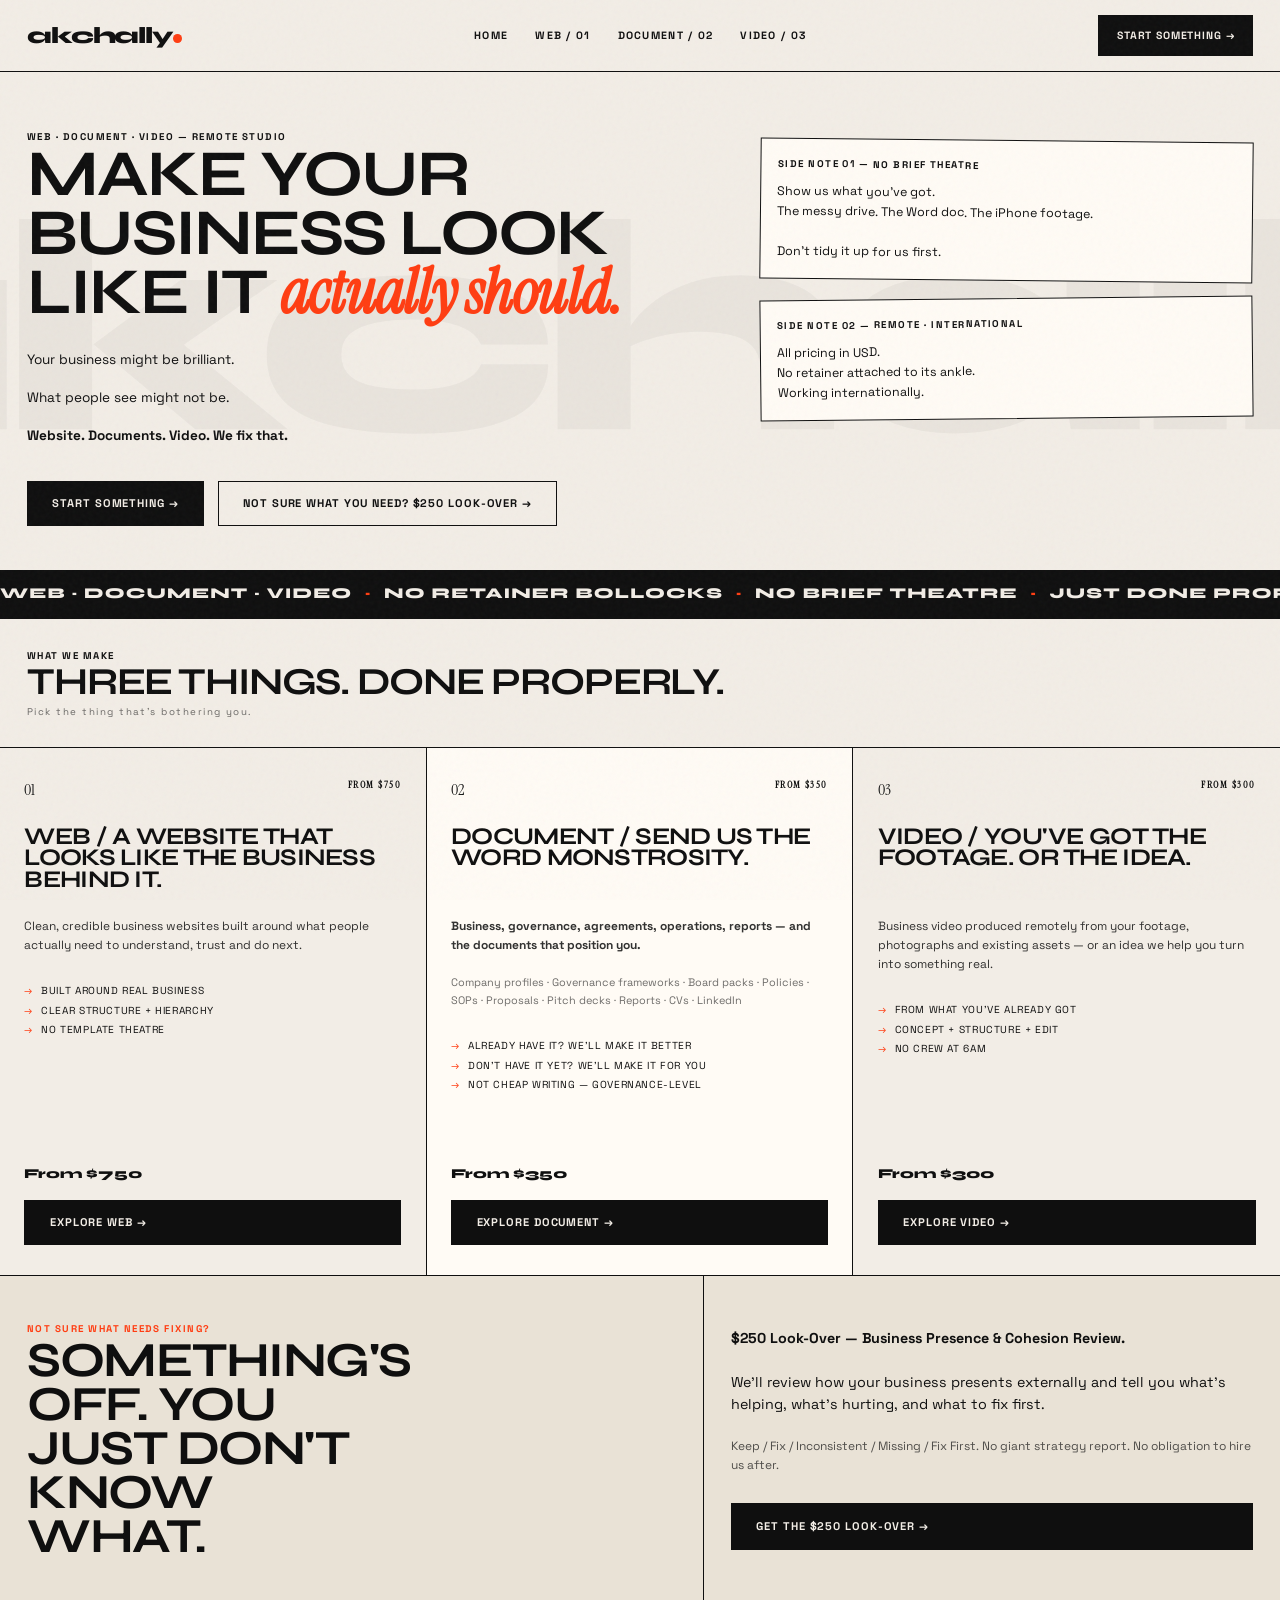
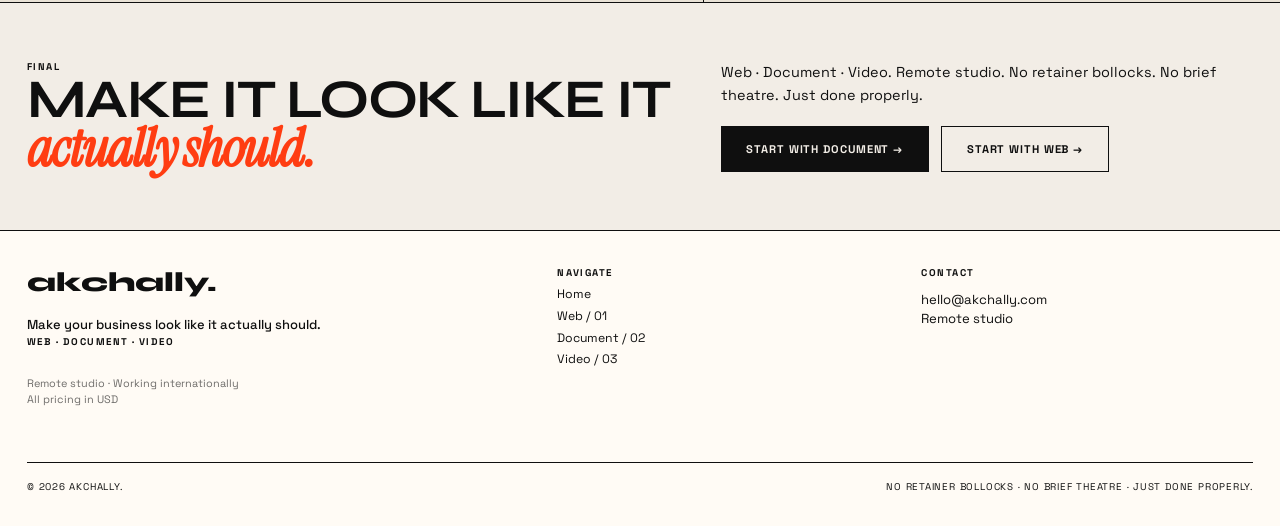
==== commit 76dd7d5e: "Update index.html" ====
--- a/index.html
+++ b/index.html
@@ -7,22 +7,553 @@
 <meta property="og:site_name" content="akchally.">
 <meta property="og:title" content="akchally. — Make your business look like it actually should.">
 <meta property="og:description" content="Web · Document · Video. Remote studio. No retainer bollocks. No brief theatre. Just done properly.">
-<meta property="og:image" content="assets/og-image.png">
-<meta property="og:image:width" content="1200">
-<meta property="og:image:height" content="630">
-<meta property="og:url" content="https://akchally.com/">
-<meta name="twitter:card" content="summary_large_image">
-<meta name="twitter:title" content="akchally. — Make your business look like it actually should.">
-<meta name="twitter:description" content="Web · Document · Video. Remote studio. No retainer bollocks. No brief theatre. Just done properly.">
-<meta name="twitter:image" content="assets/og-image.png">
 <title>akchally. — Make your business look like it actually should.</title>
 <link href="https://fonts.googleapis.com/css2?family=Syne:wght@600;700;800&family=Space+Grotesk:wght@400;500;700&family=Instrument+Serif:ital@0;1&display=swap" rel="stylesheet">
-<link rel="stylesheet" href="style.css">
+<style>
+:root{
+  --page-max: 1310px;
+  --gutter: 27px;
+  --bg: #F2EDE6;
+  --fg: #0F0F0F;
+  --orange: #FF3D12;
+  --cream: #E9E2D6;
+  --cream-2: #E9E2D6;
+  --paper: #FFFBF5;
+  --white: #FFFBF5;
+}
+*{margin:0;padding:0;box-sizing:border-box}
+html{scroll-behavior:smooth}
+body{background:var(--bg); color:var(--fg); font-family:'Space Grotesk', sans-serif; line-height:1.45; overflow-x:hidden; font-size:13px}
+::selection{background:var(--orange); color:white}
+body::before{content:""; position:fixed; inset:0; pointer-events:none; opacity:.035; z-index:9999; background-image:url("data:image/svg+xml,%3Csvg viewBox='0 0 256 256' xmlns='http://www.w3.org/2000/svg'%3E%3Cfilter id='noise'%3E%3CfeTurbulence type='fractalNoise' baseFrequency='0.9' numOctaves='4' stitchTiles='stitch'/%3E%3C/filter%3E%3Crect width='100%25' height='100%25' filter='url(%23noise)'/%3E%3C/svg%3E");}
+h1,h2,h3{font-family:'Syne', sans-serif; text-transform:uppercase; line-height:.9; letter-spacing:-0.03em}
+h1{ font-size: clamp(2.55rem, 5.1vw, 4.42rem) !important; }
+.mono{font-size:0.612rem; letter-spacing:.15em; text-transform:uppercase; font-weight:700}
+a{color:inherit; text-decoration:none}
+.btn{display:inline-flex; align-items:center; gap:0.637rem; border:1.5px solid var(--fg); padding:0.85rem 1.53rem; font-weight:700; font-size:0.697rem; letter-spacing:.08em; text-transform:uppercase; transition:.25s ease; cursor:pointer}
+.btn-black{background:var(--fg); color:var(--bg)}
+.btn-black:hover{background:var(--orange); border-color:var(--orange); color:white; transform:translateY(-2px)}
+.btn-ghost:hover{background:var(--fg); color:var(--bg); transform:translateY(-2px)}
+
+nav, .hero, .sec-02, .cards, .sec-03-head, .lookover, .doover, .how-head, .steps, .philo, .work-head, .work-grid, .final, footer,
+.hero-eyebrow, .hero-grid, .section-label, .what, .packages, .refresh, .included, .seo, .domain, .copy-sec, .process, .boundary, .faq{
+  max-width: var(--page-max);
+  margin-left:auto;
+  margin-right:auto;
+  width:100%;
+}
+
+nav{position:sticky; top:0; z-index:50; display:flex; justify-content:space-between; align-items:center; padding:0.935rem var(--gutter); background:rgba(242,237,230,.92); backdrop-filter:blur(10px); border-bottom:1.5px solid var(--fg);}
+.logo{font-family:'Syne', sans-serif; font-weight:800; font-size:1.445rem; letter-spacing:-0.05em; line-height:1; text-transform:lowercase;}
+.logo .dot{display:inline-block; width:.38em; height:.38em; background:var(--orange); border-radius:50%; margin-left:.05em;}
+.nav-links{display:flex; gap:1.7rem; align-items:center}
+.nav-links a{font-size:0.663rem; font-weight:700; letter-spacing:.12em; text-transform:uppercase; position:relative}
+.nav-links a::after{content:""; position:absolute; bottom:-3.4px; left:0; width:0; height:1.5px; background:var(--fg); transition:.3s}
+.nav-links a:hover::after{width:100%}
+.hamburger{display:none; font-size:1.275rem; cursor:pointer}
+
+.hero{padding:4.25vw var(--gutter) 3.4vw; border-bottom:1.5px solid var(--fg); position:relative; overflow:hidden; isolation:isolate}
+.hero-top{display:flex; justify-content:space-between; align-items:flex-start; gap:5.1vw; position:relative; z-index:1}
+.hero-left{flex:1.15}
+.hero h1{max-width:13ch; margin-bottom:1.7rem}
+.hero h1 .accent{color:var(--orange); font-family:'Instrument Serif', serif; font-style:italic; text-transform:lowercase; font-size:.95em; letter-spacing:-0.02em}
+.hero-copy{max-width:48ch; font-size:0.85rem; line-height:1.6}
+.hero-copy p{margin-bottom:1.02rem}
+.hero-actions{margin-top:2.125rem; display:flex; gap:0.85rem; flex-wrap:wrap}
+.hero-right{flex:.85; display:flex; flex-direction:column; gap:0.85rem; padding-top:0.85rem}
+.hero-note{border:1.5px solid var(--fg); padding:1.02rem; background:var(--white); font-size:0.722rem; transform:rotate(.6deg)}
+.big-bg-text{
+  position:absolute; 
+  top:52%; left:50%;
+  transform:translate(-50%,-50%);
+  font-family:'Syne', sans-serif; 
+  font-size:clamp(10.2rem, 23.8vw, 25.5rem);
+  line-height:.8; 
+  font-weight:800; 
+  color:var(--fg); 
+  opacity:.035; 
+  pointer-events:none; 
+  text-transform:lowercase;
+  z-index:0;
+  white-space:nowrap;
+  letter-spacing:-0.06em;
+}
+
+.marquee{
+  border-top:1.5px solid var(--fg);
+  border-bottom:1.5px solid var(--fg);
+  overflow:hidden;
+  white-space:nowrap;
+  padding:0.765rem 0;
+  background:var(--fg);
+  color:var(--bg);
+  width:100vw;
+  max-width:100vw;
+  margin-left:calc(50% - 50vw);
+  margin-right:calc(50% - 50vw);
+  display:block;
+}
+.marquee-inner{
+  display:flex; 
+  animation:marq 28s linear infinite; 
+  gap:2.55rem; 
+  width:max-content;
+  will-change:transform;
+  transform:translateZ(0);
+  backface-visibility:hidden;
+  -webkit-backface-visibility:hidden;
+}
+.marquee span{
+  font-family:'Syne', sans-serif; 
+  font-weight:800; 
+  font-size:0.935rem; 
+  letter-spacing:.08em; 
+  text-transform:uppercase;
+  -webkit-font-smoothing:antialiased;
+  -moz-osx-font-smoothing:grayscale;
+  text-rendering:geometricPrecision;
+  transform:translateZ(0);
+}
+.marquee span i{color:var(--orange); font-style:normal; margin:0 0.425rem}
+@keyframes marq{
+  0%{transform:translate3d(0,0,0)}
+  100%{transform:translate3d(-50%,0,0)}
+}
+
+.sec-02{display:grid; grid-template-columns:1.1fr .9fr; border-bottom:1.5px solid var(--fg)}
+.sec-02-left{padding:3.4vw var(--gutter); border-right:1.5px solid var(--fg)}
+.sec-02-left h2{font-size:clamp(1.87rem, 3.825vw, 3.4rem); max-width:10ch}
+.sec-02-right{padding:3.4vw var(--gutter); display:flex; flex-direction:column; justify-content:center; gap:1.275rem; font-size:0.892rem; line-height:1.6}
+
+.cards{display:grid; grid-template-columns:repeat(3,1fr); align-items:stretch; border-bottom:1.5px solid var(--fg)}
+.card{padding:1.87rem 1.53rem; border-right:1.5px solid var(--fg); display:flex; flex-direction:column; min-height:527px; transition:.3s}
+.card:last-child{border-right:none}
+.card:hover{background:var(--white)}
+.card-num{font-family:'Instrument Serif', serif; font-size:1.02rem; margin-bottom:1.53rem; display:flex; justify-content:space-between}
+.card h3{font-size:clamp(1.36rem, 1.87vw, 1.87rem); margin-bottom:0.85rem; min-height:3.2em}
+.card p{font-size:0.748rem; line-height:1.6; margin-bottom:0.85rem; opacity:.85}
+.card ul{list-style:none; margin:1.02rem 0; display:flex; flex-direction:column; gap:0.297rem}
+.card ul li{font-size:0.637rem; letter-spacing:.06em; text-transform:uppercase; display:flex; gap:0.51rem}
+.card ul li::before{content:"→"; color:var(--orange)}
+.card-foot{margin-top:auto; padding-top:2.125rem}
+.price{font-family:'Syne', sans-serif; font-weight:800; font-size:0.85rem; margin-bottom:1.02rem}
+
+.sec-03{border-bottom:1.5px solid var(--fg)}
+.sec-03-head{padding:2.125vw var(--gutter); display:flex; justify-content:space-between; align-items:end; border-bottom:1.5px solid var(--fg)}
+.sec-03-head h2{font-size:clamp(1.53rem, 2.975vw, 2.55rem)}
+
+.lookover{background:var(--fg); color:var(--bg); display:grid; grid-template-columns:1.1fr .9fr; border-bottom:1.5px solid var(--fg)}
+.look-left{padding:3.4vw var(--gutter); border-right:1.5px solid rgba(255,255,255,.15)}
+.look-left .mono{color:var(--orange); margin-bottom:1.275rem; display:block}
+.look-left h2{font-size:clamp(2.04rem, 3.825vw, 3.825rem); color:var(--bg); line-height:.9}
+.look-right{padding:2.975vw var(--gutter)}
+.look-grid{display:grid; grid-template-columns:1fr 1fr; gap:0.85rem; margin:1.275rem 0}
+.look-item{border:1.5px solid rgba(255,255,255,.15); padding:0.85rem}
+
+.doover{display:grid; grid-template-columns:.9fr 1.1fr; border-bottom:1.5px solid var(--fg); background:var(--cream-2)}
+.doover-left{padding:3.4vw var(--gutter)}
+.doover-left h2{font-size:clamp(1.87rem, 3.4vw, 3.23rem)}
+.doover-right{padding:3.4vw var(--gutter); border-left:1.5px solid var(--fg)}
+.big-price{display:flex; flex-direction:column; gap:0.255rem; margin:1.7rem 0; font-family:'Syne', sans-serif; font-weight:800; font-size:1.36rem}
+
+.how{border-bottom:1.5px solid var(--fg)}
+.how-head{padding:2.125vw var(--gutter); border-bottom:1.5px solid var(--fg); display:flex; justify-content:space-between; align-items:center}
+.steps{display:grid; grid-template-columns:repeat(5,1fr)}
+.step{padding:1.7rem 1.275rem; border-right:1.5px solid var(--fg)}
+.step:last-child{border-right:none}
+.step-num{font-family:'Syne', sans-serif; font-weight:800; margin-bottom:0.85rem}
+
+.philo{padding:5.1vw var(--gutter); text-align:center; border-bottom:1.5px solid var(--fg)}
+.philo p{font-family:'Syne', sans-serif; font-size:clamp(1.36rem, 2.55vw, 2.38rem); line-height:1.05; max-width:22ch; margin:0 auto}
+
+.work-head{padding:2.125vw var(--gutter); display:flex; justify-content:space-between; align-items:end; border-bottom:1.5px solid var(--fg)}
+.work-grid{display:grid; grid-template-columns:repeat(3,1fr); border-bottom:1.5px solid var(--fg)}
+.work-card{border-right:1.5px solid var(--fg); display:flex; flex-direction:column}
+.work-card:last-child{border-right:none}
+.work-img{aspect-ratio:4/3; background:#111; position:relative; overflow:hidden; border-bottom:1.5px solid var(--fg)}
+.work-info{padding:1.275rem var(--gutter)}
+
+.final{padding:4.25vw var(--gutter); display:grid; grid-template-columns:1.1fr .9fr; gap:3.4vw; border-bottom:1.5px solid var(--fg)}
+.final h2{font-size:clamp(2.125rem, 4.25vw, 4.25rem); line-height:.9}
+
+footer{padding:2.55vw var(--gutter); display:grid; grid-template-columns:1.5fr 1fr 1fr; gap:2.55vw; background:var(--white)}
+footer a{display:block; margin:0.255rem 0; font-size:0.765rem}
+.foot-logo{font-family:'Syne', sans-serif; font-weight:800; font-size:1.7rem; text-transform:lowercase}
+.foot-bottom{grid-column:1 / -1; border-top:1.5px solid var(--fg); margin-top:1.7vw; padding-top:1.275vw; display:flex; justify-content:space-between; font-size:0.612rem; letter-spacing:.08em; text-transform:uppercase; flex-wrap:wrap; gap:0.85rem}
+
+/* WEB.HTML + DOC + VIDEO + LOOKOVER */
+.hero-eyebrow{display:flex; justify-content:space-between; gap:1.7rem; margin-bottom:1.275rem; opacity:.6; flex-wrap:wrap}
+.hero-grid{display:grid; grid-template-columns:1.2fr .8fr; gap:3.4vw; margin-top:1.7rem}
+.hero-sub p{margin-bottom:0.68rem; font-size:0.85rem; line-height:1.6}
+.hero-price{font-family:'Syne', sans-serif; font-weight:800; font-size:1.36rem; margin:1.7rem 0}
+.hero-price span{display:block; font-family:'Instrument Serif', serif; font-size:0.85rem; font-weight:400; opacity:.6; letter-spacing:.1em; text-transform:uppercase}
+
+.section-label{padding:1.02rem var(--gutter); border-top:1.5px solid var(--fg); border-bottom:1.5px solid var(--fg); background:var(--white); display:flex; justify-content:space-between; align-items:center}
+.section-label h2{font-size:0.935rem; letter-spacing:.08em}
+.what{display:grid; grid-template-columns:.9fr 1.1fr; border-bottom:1.5px solid var(--fg)}
+.what-left{padding:3.4vw var(--gutter); border-right:1.5px solid var(--fg)}
+.what-left h3{font-size:clamp(1.7rem,2.975vw,2.55rem); max-width:12ch}
+.what-right{padding:3.4vw var(--gutter); display:flex; flex-direction:column; gap:0.85rem; line-height:1.6}
+.what-right ul{list-style:none; margin:0.85rem 0}
+.what-right li{padding:0.255rem 0; border-bottom:1px solid rgba(0,0,0,.08); font-size:0.765rem}
+.what-right li::before{content:"→"; color:var(--orange); margin-right:0.425rem}
+
+.packages{border-bottom:1.5px solid var(--fg)}
+.package-row{display:grid; grid-template-columns:.9fr 1.1fr; border-bottom:1.5px solid var(--fg); background:var(--bg)}
+.package-row:last-child{border-bottom:none}
+.pkg-big{padding:2.55vw var(--gutter); border-right:1.5px solid var(--fg); background:var(--paper); display:flex; flex-direction:column; justify-content:space-between}
+.pkg-big h3{font-size:clamp(2.125rem,4.25vw,3.825rem); line-height:.85}
+.pkg-big h3 span{display:block; font-family:'Space Grotesk', sans-serif; font-size:0.765rem; font-weight:700; letter-spacing:.12em; margin-top:0.51rem; opacity:.6}
+.from{margin-top:1.7rem; font-family:'Syne', sans-serif; font-weight:800; font-size:0.85rem}
+.from b{display:block; font-family:'Space Grotesk', sans-serif; font-size:0.68rem; font-weight:400; letter-spacing:.05em; margin-top:0.255rem; opacity:.7; text-transform:none}
+.pkg-details{padding:2.55vw var(--gutter); background:var(--bg)}
+.pkg-details h4{font-size:1.02rem; margin-bottom:0.85rem; max-width:28ch; line-height:1.3}
+.pkg-details p{margin-bottom:0.68rem; line-height:1.6; font-size:0.807rem}
+.ideal{border:1.5px solid var(--fg); padding:0.85rem; margin:1.275rem 0; background:var(--white)}
+.ideal b{font-size:0.637rem; letter-spacing:.1em; text-transform:uppercase}
+.ideal p{font-size:0.722rem; margin-top:0.255rem; line-height:1.4}
+.pkg-list{list-style:none; columns:2; column-gap:1.7rem; margin:0.85rem 0}
+.pkg-list li{font-size:0.68rem; padding:0.212rem 0; display:flex; gap:0.34rem}
+.pkg-list li::before{content:"→"; color:var(--orange)}
+.pkg-cta{margin-top:1.7rem}
+
+.refresh{display:grid; grid-template-columns:1fr 1fr; border-bottom:1.5px solid var(--fg); background:var(--cream)}
+.refresh-left{padding:3.4vw var(--gutter); border-right:1.5px solid var(--fg)}
+.refresh-left h2{font-size:clamp(1.7rem,3.4vw,2.975rem); margin-top:0.85rem}
+.refresh-price{font-family:'Instrument Serif', serif; font-size:4.25rem; color:var(--orange); margin:1.275rem 0; line-height:.9}
+.refresh-right{padding:3.4vw var(--gutter); background:var(--fg); color:var(--bg)}
+.refresh-list{list-style:none; margin:0.85rem 0}
+.refresh-list li{padding:0.34rem 0; font-size:0.722rem; border-bottom:1px solid rgba(255,255,255,.1)}
+.refresh-list li::before{content:"→"; color:var(--orange); margin-right:0.425rem}
+
+.included{border-bottom:1.5px solid var(--fg); background:var(--white)}
+.included-grid{display:grid; grid-template-columns:repeat(4,1fr); gap:0}
+.inc-col{padding:1.7rem 1.275rem; border-right:1.5px solid var(--fg)}
+.inc-col:last-child{border-right:none}
+.inc-col h4{font-size:0.68rem; letter-spacing:.12em; margin-bottom:0.85rem; color:var(--orange)}
+.inc-col ul{list-style:none}
+.inc-col li{font-size:0.68rem; padding:0.255rem 0; line-height:1.4}
+.inc-note{grid-column:1 / -1; padding:1.275rem var(--gutter); border-top:1.5px solid var(--fg); font-size:0.722rem; font-style:italic; opacity:.7; background:var(--bg)}
+
+.seo{display:grid; grid-template-columns:1fr 1fr; border-bottom:1.5px solid var(--fg)}
+.seo-left{padding:3.4vw var(--gutter); border-right:1.5px solid var(--fg)}
+.seo-right{padding:3.4vw var(--gutter); background:var(--paper)}
+.seo-right ul{list-style:none; margin-top:0.85rem}
+.seo-right li{padding:0.34rem 0; font-size:0.765rem; border-bottom:1px solid rgba(0,0,0,.08)}
+.seo-right li::before{content:"✕"; color:var(--orange); margin-right:0.425rem; font-weight:700}
+
+.domain{display:grid; grid-template-columns:1fr 1fr; border-bottom:1.5px solid var(--fg); background:var(--bg)}
+.domain > div{padding:3.4vw var(--gutter)}
+.domain > div:first-child{border-right:1.5px solid var(--fg)}
+.highlight{border:1.5px solid var(--fg); padding:0.85rem; margin-top:1.275rem; background:var(--orange); color:white; font-weight:700; font-size:0.765rem; transform:rotate(-.5deg)}
+
+.copy-sec{display:grid; grid-template-columns:.9fr 1.1fr; border-bottom:1.5px solid var(--fg)}
+.copy-sec > div{padding:3.4vw var(--gutter)}
+.copy-sec > div:first-child{border-right:1.5px solid var(--fg)}
+.copy-sec ul{list-style:none; margin:0.85rem 0}
+.copy-sec li{padding:0.297rem 0; font-size:0.765rem}
+.copy-sec li::before{content:"→"; color:var(--orange); margin-right:0.425rem}
+
+.process{border-bottom:1.5px solid var(--fg)}
+.process-steps{display:grid; grid-template-columns:repeat(5,1fr)}
+.pstep{padding:2.125vw 1.275rem; border-right:1.5px solid var(--fg); border-bottom:1.5px solid var(--fg)}
+.pstep:last-child{border-right:none}
+.pstep-num{font-family:'Instrument Serif', serif; font-size:2.125rem; color:var(--orange); line-height:1; margin-bottom:0.85rem}
+.pstep h4{font-size:0.85rem; margin-bottom:0.425rem}
+.pstep p{font-size:0.722rem; line-height:1.5; opacity:.85}
+
+.boundary{display:grid; grid-template-columns:1fr 1fr; border-bottom:1.5px solid var(--fg)}
+.bound-col{padding:3.4vw var(--gutter)}
+.bound-col:first-child{border-right:1.5px solid var(--fg)}
+.bound-col ul{list-style:none; margin-top:0.85rem}
+.bound-col li{padding:0.297rem 0; font-size:0.765rem}
+.bound-col li::before{content:"→"; color:var(--orange); margin-right:0.425rem}
+
+.faq{padding:3.4vw var(--gutter); border-bottom:1.5px solid var(--fg); background:var(--cream)}
+.faq-grid{display:grid; grid-template-columns:1fr 1fr; gap:1.7rem 3.4vw; margin-top:1.7rem}
+.faq-item{padding-bottom:1.275rem; border-bottom:1px solid rgba(0,0,0,.12)}
+.faq-item b{display:block; font-family:'Syne', sans-serif; text-transform:uppercase; margin-bottom:0.34rem; font-size:0.807rem}
+.faq-item p{font-size:0.765rem; opacity:.8; line-height:1.5}
+
+@media(max-width:833px){
+  .nav-links{display:none}
+  .hamburger{display:block}
+  .hero-top, .sec-02, .lookover, .doover, .final, footer, .what, .package-row, .refresh, .seo, .domain, .copy-sec, .boundary{grid-template-columns:1fr}
+  .cards, .steps, .work-grid, .included-grid, .process-steps, .faq-grid{grid-template-columns:1fr}
+  .card, .step, .work-card, .inc-col{border-right:none; border-bottom:1.5px solid var(--fg); min-height:auto}
+  .big-bg-text{display:none}
+  .hero-grid{grid-template-columns:1fr}
+  .pkg-big{border-right:none; border-bottom:1.5px solid var(--fg)}
+  .pkg-list{columns:1}
+  .section-label{flex-direction:column; align-items:flex-start; gap:0.425rem}
+}
+
+
+/* ===== DOCUMENT.HTML STYLES ===== */
+.big-watermark{position:absolute; top:52%; left:50%; transform:translate(-50%,-50%); font-family:'Syne', sans-serif; font-size:clamp(10.2rem, 23.8vw, 25.5rem); line-height:.8; font-weight:800; color:var(--fg); opacity:.035; pointer-events:none; text-transform:lowercase; z-index:0; white-space:nowrap; letter-spacing:-0.06em;}
+.two-head{padding:1.7vw var(--gutter); display:flex; justify-content:space-between; align-items:end; border-top:1.5px solid var(--fg); border-bottom:1.5px solid var(--fg); background:var(--white); max-width: var(--page-max); margin:0 auto; width:100%}
+.two-ways{border-bottom:1.5px solid var(--fg); max-width: var(--page-max); margin:0 auto; width:100%}
+.split{display:grid; grid-template-columns:1fr 1fr; min-height:60vh}
+.split-left, .split-right{padding:3.4vw var(--gutter); display:flex; flex-direction:column; gap:0.85rem}
+.split-left{border-right:1.5px solid var(--fg); background:var(--paper)}
+.split-right{background:var(--bg)}
+.split-label{font-size:0.612rem; letter-spacing:.15em; text-transform:uppercase; font-weight:700; opacity:.6; margin-bottom:0.425rem; display:block}
+.split h3{font-size:clamp(1.7rem,2.975vw,2.72rem); line-height:.9; margin-bottom:0.85rem}
+.split h3 i{font-family:'Instrument Serif', serif; color:var(--orange); text-transform:none}
+.split p{line-height:1.6; font-size:0.807rem; margin-bottom:0.51rem}
+.pricing{margin:1.275rem 0; border-top:1.5px solid var(--fg); border-bottom:1.5px solid var(--fg)}
+.price-row{display:flex; justify-content:space-between; gap:0.85rem; padding:0.595rem 0; border-bottom:1px solid rgba(0,0,0,.08); font-size:0.722rem}
+.price-row:last-child{border-bottom:none}
+.price-row b{font-family:'Syne', sans-serif; white-space:nowrap}
+
+.what-make{padding:3.4vw var(--gutter); border-bottom:1.5px solid var(--fg); background:var(--white); max-width: var(--page-max); margin:0 auto; width:100%}
+.what-make h2{font-size:clamp(1.7rem,3.4vw,2.975rem); margin-top:0.85rem; max-width:18ch}
+.doc-grid{display:grid; grid-template-columns:repeat(3,1fr); gap:1.5px; background:var(--fg); border:1.5px solid var(--fg); margin-top:1.7rem}
+.doc-card{background:var(--bg); padding:1.7rem 1.275rem; min-height:238px}
+.doc-card h4{font-size:0.85rem; letter-spacing:.06em; text-transform:uppercase; margin-bottom:0.68rem}
+.doc-card p{font-size:0.765rem; line-height:1.5; opacity:.85}
+
+.real-problem{display:grid; grid-template-columns:.9fr 1.1fr; border-bottom:1.5px solid var(--fg); max-width: var(--page-max); margin:0 auto; width:100%}
+.real-left{padding:3.4vw var(--gutter); border-right:1.5px solid var(--fg)}
+.real-right{padding:3.4vw var(--gutter); display:flex; flex-direction:column; gap:0.85rem}
+.real-right ul{list-style:none; margin:0.85rem 0}
+.real-right li{padding:0.297rem 0; font-size:0.765rem}
+.real-right li::before{content:"→"; color:var(--orange); margin-right:0.425rem}
+
+.giant-statement{padding:6.8vw var(--gutter); text-align:center; border-bottom:1.5px solid var(--fg); background:var(--fg); color:var(--bg); max-width: var(--page-max); margin:0 auto; width:100%}
+.giant-statement p{font-family:'Syne', sans-serif; font-size:clamp(1.7rem,4.25vw,3.825rem); line-height:.9; max-width:16ch; margin:0 auto}
+.giant-statement i{color:var(--orange); font-family:'Instrument Serif', serif; text-transform:none}
+
+.what-we-do{display:grid; grid-template-columns:repeat(4,1fr); border-bottom:1.5px solid var(--fg); max-width: var(--page-max); margin:0 auto; width:100%}
+.wwd-col{padding:2.125vw 1.275rem; border-right:1.5px solid var(--fg)}
+.wwd-col:last-child{border-right:none}
+.wwd-col h4{font-size:0.68rem; letter-spacing:.12em; margin-bottom:0.85rem; color:var(--orange)}
+.wwd-col ul{list-style:none}
+.wwd-col li{font-size:0.68rem; padding:0.212rem 0; line-height:1.4}
+
+.mess{display:grid; grid-template-columns:1fr 1fr; border-bottom:1.5px solid var(--fg); max-width: var(--page-max); margin:0 auto; width:100%}
+.mess-left, .mess-right{padding:3.4vw var(--gutter)}
+.mess-left{border-right:1.5px solid var(--fg); background:var(--paper)}
+.mess-right{background:var(--cream)}
+.mess h3{font-size:clamp(1.36rem,2.38vw,2.04rem); margin-bottom:0.85rem}
+.mess ul{list-style:none; margin:0.85rem 0}
+.mess li{padding:0.255rem 0; font-size:0.765rem}
+.mess li::before{content:"→"; color:var(--orange); margin-right:0.425rem}
+
+.tidy{display:grid; grid-template-columns:.9fr 1.1fr; border-bottom:1.5px solid var(--fg); max-width: var(--page-max); margin:0 auto; width:100%; background:var(--white)}
+.tidy-left{padding:3.4vw var(--gutter); border-right:1.5px solid var(--fg)}
+.tidy-price{font-family:'Instrument Serif', serif; font-size:4.25rem; color:var(--orange); margin:0.85rem 0; line-height:.9}
+.tidy-right{padding:3.4vw var(--gutter); background:var(--fg); color:var(--bg)}
+.tidy-grid{display:flex; flex-wrap:wrap; gap:0.425rem; margin:1.275rem 0}
+.tidy-tag{border:1px solid rgba(255,255,255,.2); padding:0.34rem 0.68rem; font-size:0.637rem; letter-spacing:.08em; text-transform:uppercase}
+
+.receive{display:grid; grid-template-columns:1fr 1fr; border-bottom:1.5px solid var(--fg); max-width: var(--page-max); margin:0 auto; width:100%}
+.rec-col{padding:3.4vw var(--gutter)}
+.rec-col:first-child{border-right:1.5px solid var(--fg)}
+.rec-col ul{list-style:none; margin:0.85rem 0}
+.rec-col li{padding:0.297rem 0; font-size:0.765rem}
+.rec-col li::before{content:"→"; color:var(--orange); margin-right:0.425rem}
+
+.work{border-bottom:1.5px solid var(--fg); max-width: var(--page-max); margin:0 auto; width:100%}
+.work-spread{aspect-ratio:16/11; background:#111; border-bottom:1.5px solid var(--fg)}
+.work-meta{display:flex; flex-wrap:wrap; gap:0.425rem; margin-top:0.85rem}
+.work-meta span{border:1px solid var(--fg); padding:0.212rem 0.51rem; font-size:0.552rem; letter-spacing:.08em; text-transform:uppercase}
+
+.hero-cta{display:flex; gap:0.85rem; align-items:center; margin-top:1.7rem; flex-wrap:wrap}
+.btn-orange{background:var(--orange); border-color:var(--orange); color:white}
+.btn-orange:hover{background:var(--fg); border-color:var(--fg)}
+
+@media(max-width:833px){
+  .split, .mess, .tidy, .receive, .real-problem, .what-we-do, .doc-grid{grid-template-columns:1fr}
+  .split-left{border-right:none; border-bottom:1.5px solid var(--fg)}
+  .wwd-col{border-right:none; border-bottom:1.5px solid var(--fg)}
+  .mess-left{border-right:none; border-bottom:1.5px solid var(--fg)}
+  .rec-col:first-child{border-right:none; border-bottom:1.5px solid var(--fg)}
+  .real-left{border-right:none; border-bottom:1.5px solid var(--fg)}
+  .tidy-left{border-right:none; border-bottom:1.5px solid var(--fg)}
+}
+
+
+/* ===== VIDEO.HTML STYLES ===== */
+.crop-marks{position:absolute; top:0.85rem; left:var(--gutter); right:var(--gutter); display:flex; justify-content:space-between; font-size:0.552rem; letter-spacing:.15em; opacity:.4; text-transform:uppercase; font-family:monospace; z-index:2}
+.reel{background:var(--fg); color:var(--bg); border-bottom:1.5px solid var(--fg); overflow:hidden; padding:0.51rem 0; max-width:85vw; width:100%}
+.reel-track{display:flex; gap:1.7rem; animation:reel 30s linear infinite; width:max-content}
+.reel-item{font-size:0.637rem; letter-spacing:.1em; text-transform:uppercase; border:1px solid rgba(255,255,255,.15); padding:0.34rem 0.68rem; white-space:nowrap; position:relative}
+.reel-item::after{content:attr(data-time); margin-left:0.68rem; opacity:.5; font-size:0.552rem}
+@keyframes reel{0%{transform:translateX(0)}100%{transform:translateX(-50%)}}
+
+.pricing{border-bottom:1.5px solid var(--fg); background:var(--bg); max-width:var(--page-max); margin:0 auto; width:100%}
+.pricing-head{padding:2.125vw var(--gutter); display:flex; justify-content:space-between; align-items:end; border-bottom:1.5px solid var(--fg)}
+.pricing-grid{display:grid; grid-template-columns:repeat(3,1fr); gap:1.5px; background:var(--fg); border-bottom:1.5px solid var(--fg)}
+.price-card{background:var(--paper); padding:2.125vw 1.53rem; display:flex; flex-direction:column; gap:0.68rem; min-height:306px}
+.price-card h4{font-size:1.02rem; text-transform:uppercase}
+.price-card .from{font-family:'Syne', sans-serif; font-weight:800; font-size:0.935rem; margin:0.425rem 0}
+.price-card p{font-size:0.722rem; line-height:1.5; opacity:.85}
+
+.timeline{display:grid; grid-template-columns:.9fr 1.1fr; border-bottom:1.5px solid var(--fg); max-width:var(--page-max); margin:0 auto; width:100%}
+.timeline > div{padding:3.4vw var(--gutter)}
+.timeline > div:first-child{border-right:1.5px solid var(--fg)}
+.timeline ul{list-style:none; margin:0.85rem 0}
+.timeline li{padding:0.297rem 0; font-size:0.765rem}
+.timeline li::before{content:"→"; color:var(--orange); margin-right:0.425rem}
+
+.triple{display:grid; grid-template-columns:repeat(3,1fr); border-bottom:1.5px solid var(--fg); max-width:var(--page-max); margin:0 auto; width:100%}
+.tri-col{padding:2.55vw 1.53rem; border-right:1.5px solid var(--fg)}
+.tri-col:last-child{border-right:none}
+.tri-col.highlight{background:var(--orange); color:white}
+.tri-col h4{font-size:0.85rem; margin-bottom:0.68rem; text-transform:uppercase}
+.tri-col ul{list-style:none; margin:0.85rem 0}
+.tri-col li{padding:0.255rem 0; font-size:0.722rem; line-height:1.4}
+.tri-col li::before{content:"→"; color:var(--orange); margin-right:0.425rem}
+.tri-col.highlight li::before{color:white}
+
+.webvideo{display:grid; grid-template-columns:.9fr 1.1fr; border-bottom:1.5px solid var(--fg); background:var(--cream); max-width:var(--page-max); margin:0 auto; width:100%}
+.webvideo > div{padding:3.4vw var(--gutter)}
+.webvideo > div:first-child{border-right:1.5px solid var(--fg)}
+.webvideo ul{list-style:none; margin:0.85rem 0}
+.webvideo li{padding:0.297rem 0; font-size:0.765rem}
+.webvideo li::before{content:"→"; color:var(--orange); margin-right:0.425rem}
+
+.source{display:grid; grid-template-columns:.9fr 1.1fr; border-bottom:1.5px solid var(--fg); background:var(--paper); max-width:var(--page-max); margin:0 auto; width:100%}
+.source > div{padding:3.4vw var(--gutter)}
+.source > div:first-child{border-right:1.5px solid var(--fg)}
+.file-list{display:flex; flex-wrap:wrap; gap:0.425rem; margin:1.275rem 0}
+.file-tag{border:1.5px solid var(--fg); padding:0.34rem 0.68rem; font-size:0.637rem; letter-spacing:.06em; text-transform:uppercase; background:var(--white)}
+.file-tag.final{background:var(--fg); color:var(--bg); transform:rotate(.5deg)}
+
+.bound{display:grid; grid-template-columns:1fr 1fr; border-bottom:1.5px solid var(--fg); max-width:var(--page-max); margin:0 auto; width:100%}
+.b-col{padding:3.4vw var(--gutter)}
+.b-col:first-child{border-right:1.5px solid var(--fg)}
+.b-col ul{list-style:none; margin:0.85rem 0}
+.b-col li{padding:0.297rem 0; font-size:0.765rem}
+.b-col li::before{content:"→"; color:var(--orange); margin-right:0.425rem}
+
+.work-embed{aspect-ratio:16/9; background:#111; border-bottom:1.5px solid var(--fg); display:grid; place-items:center; color:#555; font-size:0.68rem; letter-spacing:.1em; text-transform:uppercase}
+
+.concept-line{border:1.5px solid var(--fg); padding:0.85rem; margin-top:1.275rem; font-size:0.68rem; letter-spacing:.08em; text-transform:uppercase; font-weight:700; background:var(--white)}
+.split-num{font-family:'Instrument Serif', serif; font-size:2.55rem; color:var(--fg); opacity:.3; line-height:1; margin-bottom:0.85rem}
+
+@media(max-width:833px){
+  .pricing-grid, .timeline, .triple, .webvideo, .source, .bound{grid-template-columns:1fr}
+  .tri-col, .timeline > div:first-child, .webvideo > div:first-child, .source > div:first-child, .b-col:first-child{border-right:none; border-bottom:1.5px solid var(--fg)}
+  .price-card{border-bottom:1.5px solid var(--fg)}
+}
+
+
+/* ===== LOOKOVER.HTML STYLES ===== */
+.looking{display:grid; grid-template-columns:.9fr 1.1fr; border-bottom:1.5px solid var(--fg); max-width:var(--page-max); margin:0 auto; width:100%}
+.looking > div{padding:3.4vw var(--gutter)}
+.looking > div:first-child{border-right:1.5px solid var(--fg)}
+.looking ul{list-style:none; margin:0.85rem 0; columns:2; column-gap:1.7rem}
+.looking li{padding:0.255rem 0; font-size:0.722rem}
+.looking li::before{content:"→"; color:var(--orange); margin-right:0.425rem}
+
+.output-intro{padding:2.125vw var(--gutter); display:flex; justify-content:space-between; align-items:end; border-bottom:1.5px solid var(--fg); background:var(--white); max-width:var(--page-max); margin:0 auto; width:100%}
+.output-block{border-bottom:1.5px solid var(--fg); padding:4.25vw var(--gutter); display:grid; grid-template-columns:.45fr .55fr; gap:3.4vw; min-height:36vh; align-items:center; max-width:var(--page-max); margin:0 auto; width:100%}
+.output-block h3{font-size:clamp(3.4rem,8.5vw,9.35rem); line-height:.85; letter-spacing:-.07em}
+.output-block .desc h4{font-size:1.275rem; margin-bottom:0.51rem}
+.output-block .desc p{font-size:0.85rem; line-height:1.5; opacity:.85}
+.output-block.keep{background:var(--white); color:var(--fg)}
+.output-block.fix{background:var(--orange); color:white}
+.output-block.inconsistent{background:var(--fg); color:var(--bg)}
+.output-block.missing{background:#2A0C07; color:var(--paper)}
+.output-block.fixfirst{background:#5A2E1A; color:var(--paper); border-bottom-color:var(--fg)}
+
+.why{background:var(--fg); color:var(--bg); padding:5.1vw var(--gutter); display:grid; grid-template-columns:1fr 1fr; gap:3.4vw; border-bottom:1.5px solid var(--fg); max-width:var(--page-max); margin:0 auto; width:100%}
+.why h2{font-size:clamp(2.125rem,4.675vw,4.675rem); line-height:.9; color:var(--bg)}
+.why h2 i{font-family:'Instrument Serif', serif; color:var(--orange); text-transform:none; display:block; font-size:.95em; margin-top:0.425rem}
+.why p{line-height:1.6; margin-bottom:0.85rem; opacity:.85}
+
+.next{display:grid; grid-template-columns:1fr 1fr; border-bottom:1.5px solid var(--fg); max-width:var(--page-max); margin:0 auto; width:100%}
+.next-left{padding:3.4vw var(--gutter); background:var(--cream); border-right:1.5px solid var(--fg)}
+.next-right{padding:3.4vw var(--gutter); background:var(--fg); color:var(--bg)}
+.next-right h3{color:var(--paper)}
+.next ul{list-style:none; margin-top:0.85rem}
+.next li{padding:0.34rem 0; font-size:0.765rem}
+
+.doover{background:var(--orange); color:white; padding:4.25vw var(--gutter); display:grid; grid-template-columns:.9fr 1.1fr; gap:3.4vw; border-bottom:1.5px solid var(--fg); max-width:var(--page-max); margin:0 auto; width:100%}
+.doover h2{font-size:clamp(2.125rem,4.25vw,3.825rem); color:white}
+.doover-price{font-family:'Instrument Serif', serif; font-size:5.1rem; line-height:.9; margin:1.275rem 0}
+.doover ul{list-style:none; columns:2; margin-top:0.85rem}
+.doover li{padding:0.34rem 0; font-size:0.722rem}
+
+.examples{padding:3.4vw var(--gutter); background:var(--paper); border-bottom:1.5px solid var(--fg); max-width:var(--page-max); margin:0 auto; width:100%}
+.examples-head{display:flex; justify-content:space-between; align-items:end; margin-bottom:2.55vw}
+.ex-grid{display:grid; grid-template-columns:repeat(3,1fr); gap:1.5px; background:var(--fg); border:1.5px solid var(--fg)}
+.ex-card{background:var(--white); padding:1.7vw}
+.ex-card h4{font-size:0.765rem; letter-spacing:.1em; margin-bottom:0.85rem; color:var(--orange)}
+.ex-card .line{padding:0.51rem 0; border-bottom:1px solid rgba(0,0,0,.08); font-size:0.722rem; display:flex; justify-content:space-between}
+.ex-card .line b{font-family:'Syne', sans-serif; text-transform:uppercase; font-size:0.637rem}
+.ex-card .rec{margin-top:1.275rem; background:var(--cream); border:1.5px solid var(--fg); padding:0.85rem; font-size:0.722rem; line-height:1.5}
+
+.whyprice{background:var(--fg); color:var(--bg); padding:4.25vw var(--gutter); display:grid; grid-template-columns:1fr 1fr; gap:3.4vw; border-bottom:1.5px solid var(--fg); max-width:var(--page-max); margin:0 auto; width:100%}
+.whyprice h2{font-size:clamp(2.125rem,4.25vw,3.825rem); color:var(--bg)}
+
+.how{border-bottom:1.5px solid var(--fg); max-width:var(--page-max); margin:0 auto; width:100%}
+.how-head{padding:2.125vw var(--gutter); border-bottom:1.5px solid var(--fg); display:flex; justify-content:space-between; align-items:center}
+.good-fit{list-style:none; margin:0.85rem 0}
+.good-fit li{padding:0.425rem 0; font-style:italic; font-size:0.807rem; border-bottom:1px solid rgba(0,0,0,.08)}
+.good-fit li::before{content:"“"; font-family:'Instrument Serif', serif; font-size:1.02rem; color:var(--orange); margin-right:0.255rem}
+
+@media(max-width:833px){
+  .looking, .why, .next, .doover, .whyprice, .output-block{grid-template-columns:1fr}
+  .looking > div:first-child, .next-left, .looking ul{border-right:none; border-bottom:1.5px solid var(--fg); columns:1}
+  .output-block h3{font-size:15.3vw}
+  .ex-grid{grid-template-columns:1fr}
+}
+
+
+/* Image support for work cards - FIXED no blow-up */
+.work-grid{grid-template-columns:repeat(3, minmax(0, 1fr))}
+.work-card{min-width:0}
+.work-img{
+  aspect-ratio:4/3; 
+  background:#111; 
+  overflow:hidden; 
+  position:relative; 
+  border-bottom:1.5px solid var(--fg);
+  display:block;
+}
+.work-img img, .work-spread img, .work-embed img{
+  width:100%; 
+  height:100%; 
+  object-fit:cover; 
+  object-position:center center; 
+  display:block;
+}
+/* If your source image is portrait and looks blown up, change to this: */
+/* .work-img img{object-fit:contain; background:#111} */
+
+/* ===== NEW SIMPLIFIED DOCUMENT PAGE ADDITIONS ===== */
+.choose-grid{display:grid; grid-template-columns:1fr 1fr; border-bottom:1.5px solid var(--fg); max-width:var(--page-max); margin:0 auto; width:100%}
+.choose-col{padding:0; border-right:1.5px solid var(--fg); display:flex; flex-direction:column}
+.choose-col:last-child{border-right:none}
+.choose-head{padding:2.5vw var(--gutter) 1.5vw; border-bottom:1.5px solid var(--fg); background:var(--paper)}
+.choose-head h3{font-size:clamp(1.4rem,2.2vw,1.9rem); line-height:.9; margin-top:.4rem}
+.choose-head p{font-size:.78rem; opacity:.7; margin-top:.6rem; line-height:1.5; max-width:36ch}
+.choose-prices{display:flex; flex-direction:column}
+.price-btn{display:flex; justify-content:space-between; align-items:center; padding:1.2vw var(--gutter); border-bottom:1.5px solid var(--fg); font-family:'Syne',sans-serif; font-weight:700; font-size:.85rem; text-transform:uppercase; transition:.2s; background:var(--white); cursor:pointer}
+.price-btn:last-child{border-bottom:none}
+.price-btn .left small{display:block; font-family:'Space Grotesk',sans-serif; font-weight:400; font-size:.62rem; text-transform:none; opacity:.6; margin-top:.15rem; line-height:1.3; max-width:28ch}
+.price-btn:hover{background:var(--fg); color:var(--bg)}
+.price-btn:hover .right{color:var(--orange)}
+.choose-foot{padding:.9rem var(--gutter); font-size:.68rem; opacity:.6; border-top:1.5px solid var(--fg); border-bottom:1.5px solid var(--fg); max-width:var(--page-max); margin:0 auto; width:100%; background:var(--bg)}
+.step-simple{padding:2.8vw var(--gutter); border-bottom:1.5px solid var(--fg); display:grid; grid-template-columns:.18fr .82fr; gap:3vw; max-width:var(--page-max); margin:0 auto; width:100%}
+.step-simple .step-num{font-family:'Instrument Serif',serif; font-size:clamp(2.8rem,4.5vw,4rem); line-height:.9; color:var(--orange)}
+.step-simple h3{font-size:clamp(1.2rem,1.8vw,1.5rem); margin-bottom:.6rem}
+.step-simple p{font-size:.85rem; line-height:1.6; opacity:.85; max-width:52ch; margin-bottom:.5rem}
+.step-simple ul{list-style:none; margin:.6rem 0}
+.step-simple li{font-size:.82rem; padding:.2rem 0}
+.step-simple li::before{content:"→ "; color:var(--orange)}
+.send-list{padding:2.2vw var(--gutter); border-bottom:1.5px solid var(--fg); background:var(--white); max-width:var(--page-max); margin:0 auto; width:100%}
+.send-tags{display:flex; flex-wrap:wrap; gap:.5rem; margin-top:1rem}
+.send-tags span{border:1px solid var(--fg); padding:.45rem .8rem; font-size:.72rem; text-transform:uppercase; letter-spacing:.06em; background:var(--paper)}
+@media(max-width:833px){.choose-grid,.step-simple{grid-template-columns:1fr}.choose-col{border-right:none; border-bottom:1.5px solid var(--fg)}}
+
+</style>
 </head>
 <body>
 
-<!-- ================= NAV - SINGLE, FINAL ================= -->
-<!-- ================= NAV - SINGLE, FINAL ================= -->
 <nav>
   <a href="index.html" class="logo">akchally<span class="dot"></span></a>
   <div class="nav-links">
@@ -30,309 +561,157 @@
     <a href="web.html">WEB / 01</a>
     <a href="document.html">DOCUMENT / 02</a>
     <a href="video.html">VIDEO / 03</a>
-    <a href="lookover.html">LOOK-OVER</a>
-    <a href="index.html#work">WORK</a>
   </div>
   <div style="display:flex; gap:1rem; align-items:center">
-    <a href="index.html#contact" class="btn btn-black" style="padding:.8rem 1.2rem; font-size:.75rem">START SOMETHING →</a>
+    <a href="#contact" class="btn btn-black" style="padding:.75rem 1.1rem; font-size:.66rem">START SOMETHING →</a>
     <div class="hamburger">☰</div>
   </div>
 </nav>
 
-<!-- ================= MARQUEE ================= -->
+<section class="hero">
+  <div class="big-bg-text">akchally</div>
+  <div class="hero-top">
+    <div class="hero-left">
+      <span class="mono">Web · Document · Video — Remote studio</span>
+      <h1>Make your business look like it <i class="accent">actually should.</i></h1>
+      <div class="hero-copy">
+        <p>Your business might be brilliant.</p>
+        <p>What people see might not be.</p>
+        <p><b>Website. Documents. Video. We fix that.</b></p>
+      </div>
+      <div class="hero-actions">
+        <a href="#work" class="btn btn-black">Start Something →</a>
+        <a href="mailto:hello@akchally.com" class="btn btn-ghost">Not sure what you need? $250 Look-Over →</a>
+      </div>
+    </div>
+    <div class="hero-right">
+      <div class="hero-note">
+        <span class="mono">Side Note 01 — No Brief Theatre</span>
+        <p style="margin-top:.6rem; font-size:.78rem; line-height:1.6">Show us what you've got.<br>The messy drive. The Word doc. The iPhone footage.<br><br>Don't tidy it up for us first.</p>
+      </div>
+      <div class="hero-note" style="transform:rotate(-.6deg); margin-top:.2rem">
+        <span class="mono">Side Note 02 — Remote · International</span>
+        <p style="margin-top:.6rem; font-size:.78rem; line-height:1.6">All pricing in USD.<br>No retainer attached to its ankle.<br>Working internationally.</p>
+      </div>
+    </div>
+  </div>
+</section>
+
 <div class="marquee">
   <div class="marquee-inner">
-    <span>WEB <i>·</i> DOCUMENT <i>·</i> VIDEO <i>·</i> REMOTE STUDIO <i>·</i> NO RETAINER BOLLOCKS <i>·</i> NO BRIEF THEATRE <i>·</i> JUST DONE PROPERLY <i>·</i></span>
-    <span>WEB <i>·</i> DOCUMENT <i>·</i> VIDEO <i>·</i> REMOTE STUDIO <i>·</i> NO RETAINER BOLLOCKS <i>·</i> NO BRIEF THEATRE <i>·</i> JUST DONE PROPERLY <i>·</i></span>
-    <span>WEB <i>·</i> DOCUMENT <i>·</i> VIDEO <i>·</i> REMOTE STUDIO <i>·</i> NO RETAINER BOLLOCKS <i>·</i> NO BRIEF THEATRE <i>·</i> JUST DONE PROPERLY <i>·</i></span>
+    <span>Web · Document · Video <i>·</i> No retainer bollocks <i>·</i> No brief theatre <i>·</i> Just done properly <i>·</i></span>
+    <span>Web · Document · Video <i>·</i> No retainer bollocks <i>·</i> No brief theatre <i>·</i> Just done properly <i>·</i></span>
+    <span>Web · Document · Video <i>·</i> No retainer bollocks <i>·</i> No brief theatre <i>·</i> Just done properly <i>·</i></span>
+    <span>Web · Document · Video <i>·</i> No retainer bollocks <i>·</i> No brief theatre <i>·</i> Just done properly <i>·</i></span>
   </div>
 </div>
 
-<!-- ================= HERO ================= -->
-<section class="hero">
-  <div class="big-bg-text">akchally</div>
-
-  <div class="hero-top">
-
-    <!-- LEFT -->
-    <div class="hero-left">
-      <span class="mono" style="margin-bottom:1rem; display:block">
-        Web · Document · Video
-      </span>
-
-      <h1>
-        Make your business look like it <i class="accent">actually should.</i>
-      </h1>
-
-      <div class="hero-copy">
-        <p><b>Your business might be brilliant.</b></p>
-        <p>
-          What people see might not be.<br>
-         Website. Documents. Video.<br>
-         
-        <p><b>We fix that.</b></p>
-      </div>
-
-      <div class="hero-actions">
-        <a href="#contact" class="btn btn-black">
-          Start Something →
-        </a>
-        <a href="[data-uri]" class="btn btn-ghost">
-          Not sure what you need? Get a Look-Over →
-        </a>
-      </div>
-    </div>
-
-    <!-- RIGHT - SIDE NOTES -->
-    <div class="hero-right">
-
-      <div class="hero-note">
-        <span class="mono" style="display:block; margin-bottom:.5rem">Side Note 01 — No Brief Theatre</span>
-        <p>
-          Show us what you've got.<br>
-          The messy drive. The Word doc. The iPhone footage.<br><br>
-          Don't tidy it up for us first.
-        </p>
-      </div>
-
-      <div class="hero-note" style="transform:rotate(-.5deg)">
-        <span class="mono" style="display:block; margin-bottom:.5rem">Side Note 02 — Remote · International</span>
-        <p>
-          All pricing in USD.<br>
-          No retainer attached to its ankle.
-        </p>
-      </div>
-
-    </div>
-  </div>
-</section>
-
-<!-- ================= WHAT WE MAKE ================= -->
-<div class="sec-03-head">
+<div class="sec-03-head" id="work">
   <div>
     <span class="mono">What We Make</span>
-    <h2 style="font-size:clamp(1.7rem,3.4vw,3rem)">Three things. Done properly.</h2>
-    <p class="mono" style="text-transform:none; letter-spacing:0; opacity:.6; margin-top:.42rem">
-      Pick the thing that's bothering you.
-    </p>
+    <h2>Three things. Done properly.</h2>
+    <p class="mono" style="text-transform:none; opacity:.6; margin-top:.4rem; font-weight:400">Pick the thing that's bothering you.</p>
   </div>
 </div>
 
-<section class="cards">
-
-  <!-- 01 WEB -->
+<div class="cards">
   <div class="card">
-    <div class="card-num">
-      <span>01 / WEB</span>
-      <span class="mono">From $750</span>
-    </div>
-    <h3>A website that looks like the business behind it.</h3>
-    <p>
-      Clean, credible business websites built around what people actually need to understand, trust and do next.
-    </p>
+    <div class="card-num"><span>01</span><span class="mono">From $750</span></div>
+    <h3>WEB / A website that looks like the business behind it.</h3>
+    <p>Clean, credible business websites built around what people actually need to understand, trust and do next.</p>
+    <ul>
+      <li>Built around real business</li>
+      <li>Clear structure + hierarchy</li>
+      <li>No template theatre</li>
+    </ul>
     <div class="card-foot">
       <div class="price">From $750</div>
-      <a href="[data-uri]" class="btn btn-black">Explore Web →</a>
+      <a href="web.html" class="btn btn-black" style="width:100%; justify-content:space-between">Explore Web →</a>
     </div>
   </div>
 
-  <!-- 02 DOCUMENT -->
-  <div class="card">
-    <div class="card-num">
-      <span>02 / DOCUMENT</span>
-      <span class="mono">From $350</span>
-    </div>
-    <h3>Send us the Word monstrosity.</h3>
-    <p>
-      Professional positioning, CVs, cover letters, LinkedIn profiles, company profiles, proposals, presentations, Business writing, capability statements and reports.
-    </p>
-    <p>
-      Already have it? We'll make it better.<br>
-      Don't have it yet? We'll make it for you.
-    </p>
+  <div class="card" style="background:var(--paper)">
+    <div class="card-num"><span>02</span><span class="mono">From $350</span></div>
+    <h3>DOCUMENT / Send us the Word monstrosity.</h3>
+    <p><b>Business, governance, agreements, operations, reports — and the documents that position you.</b></p>
+    <p style="font-size:.68rem; opacity:.6; margin-top:.4rem">Company profiles · Governance frameworks · Board packs · Policies · SOPs · Proposals · Pitch decks · Reports · CVs · LinkedIn</p>
+    <ul>
+      <li>Already have it? We'll make it better</li>
+      <li>Don't have it yet? We'll make it for you</li>
+      <li>Not cheap writing — governance-level</li>
+    </ul>
     <div class="card-foot">
       <div class="price">From $350</div>
-      <a href="[data-uri]" class="btn btn-black">Explore Document →</a>
+      <a href="document.html" class="btn btn-black" style="width:100%; justify-content:space-between">Explore Document →</a>
     </div>
   </div>
 
-  <!-- 03 VIDEO -->
   <div class="card">
-    <div class="card-num">
-      <span>03 / VIDEO</span>
-      <span class="mono">From $300</span>
-    </div>
-    <h3>You've got the footage. Or the idea.</h3>
-    <p>
-      Business video produced remotely from your footage, photographs and existing assets — or an idea we help you turn into something real.
-    </p>
+    <div class="card-num"><span>03</span><span class="mono">From $300</span></div>
+    <h3>VIDEO / You've got the footage. Or the idea.</h3>
+    <p>Business video produced remotely from your footage, photographs and existing assets — or an idea we help you turn into something real.</p>
+    <ul>
+      <li>From what you've already got</li>
+      <li>Concept + structure + edit</li>
+      <li>No crew at 6am</li>
+    </ul>
     <div class="card-foot">
       <div class="price">From $300</div>
-      <a href="[data-uri]" class="btn btn-black">Explore Video →</a>
+      <a href="video.html" class="btn btn-black" style="width:100%; justify-content:space-between">Explore Video →</a>
     </div>
   </div>
-
+</div>
+
+<section class="sec-02" style="background:var(--cream)">
+  <div class="sec-02-left">
+    <span class="mono" style="color:var(--orange)">Not sure what needs fixing?</span>
+    <h2>Something's off. You just don't know what.</h2>
+  </div>
+  <div class="sec-02-right">
+    <p><b>$250 Look-Over — Business Presence & Cohesion Review.</b></p>
+    <p>We'll review how your business presents externally and tell you what's helping, what's hurting, and what to fix first.</p>
+    <p style="font-size:.75rem; opacity:.7">Keep / Fix / Inconsistent / Missing / Fix First. No giant strategy report. No obligation to hire us after.</p>
+    <a href="mailto:hello@akchally.com?subject=Look-Over%20-%20%24250" class="btn btn-black" style="margin-top:.5rem">Get the $250 Look-Over →</a>
+  </div>
 </section>
 
-<!-- ================= THE LOOK-OVER ================= -->
-<section class="lookover">
-
-  <div class="look-left">
-    <span class="mono">The Look-Over</span>
-    <h2 style="font-size:clamp(1.9rem,3.8vw,3.2rem); margin-top:.6rem">
-      Something's off.<br>
-      You just don't know <i style="font-family:'Instrument Serif',serif; text-transform:lowercase; color:var(--orange)">what.</i>
-    </h2>
-    <p style="margin-top:1.2rem; opacity:.8; line-height:1.6">
-      Let us Look-Over the whole thing.
-    </p>
-    <div style="font-family:'Instrument Serif',serif; font-size:2.2rem; margin-top:1rem">
-      $250
-    </div>
-  </div>
-
-  <div style="padding:3.4vw var(--gutter); display:flex; flex-direction:column; justify-content:center">
-    <p style="font-size:.85rem; line-height:1.6; margin-bottom:1.5rem">
-      We'll review how your business presents externally and work out what's helping, what's hurting and what actually needs attention.
-    </p>
-
-    <div style="display:grid; gap:.6rem">
-      <div style="display:flex; gap:.8rem"><b class="mono" style="color:var(--orange)">Keep.</b> <span style="font-size:.8rem">What's working.</span></div>
-      <div style="display:flex; gap:.8rem"><b class="mono" style="color:var(--orange)">Fix.</b> <span style="font-size:.8rem">What's weakening it.</span></div>
-      <div style="display:flex; gap:.8rem"><b class="mono" style="color:var(--orange)">Inconsistent.</b> <span style="font-size:.8rem">What doesn't belong together.</span></div>
-      <div style="display:flex; gap:.8rem"><b class="mono" style="color:var(--orange)">Missing.</b> <span style="font-size:.8rem">What's obviously absent.</span></div>
-      <div style="display:flex; gap:.8rem"><b class="mono" style="color:var(--orange)">Fix First.</b> <span style="font-size:.8rem">What we'd prioritise.</span></div>
-    </div>
-
-    <p style="font-size:.72rem; opacity:.7; margin-top:1.5rem; line-height:1.5">
-      A concise Business Presence & Cohesion Review.<br>
-      No giant strategy report. No obligation to hire us afterward.
-    </p>
-
-    <div style="margin-top:1.5rem">
-      <a href="[data-uri]" class="btn btn-black">
-        Get the $250 Look-Over →
-      </a>
-    </div>
-  </div>
-
-</section>
-
-<!-- ================= HOW IT WORKS ================= -->
-<div class="how-head">
-  <div>
-    <span class="mono">How It Works</span>
-    <h2 style="font-size:clamp(1.5rem,2.8vw,2.4rem)">No creative-brief theatre.</h2>
-    <p class="mono" style="text-transform:none; letter-spacing:0; opacity:.6; margin-top:.3rem">Start with what you've got.</p>
-  </div>
-</div>
-
-<section class="steps" style="display:grid; grid-template-columns:repeat(3,1fr); border-bottom:1.5px solid var(--fg)">
-
-  <div style="padding:2.5vw var(--gutter); border-right:1.5px solid var(--fg)">
-    <div class="split-num">01</div>
-    <h3 style="font-size:1.1rem; margin-bottom:.6rem">Show us.</h3>
-    <p style="font-size:.78rem; line-height:1.6; opacity:.8">
-      The website. The ugly PDF. The footage. The notes. The idea.<br><br>
-      Don't tidy it up first.
-    </p>
-  </div>
-
-  <div style="padding:2.5vw var(--gutter); border-right:1.5px solid var(--fg)">
-    <div class="split-num">02</div>
-    <h3 style="font-size:1.1rem; margin-bottom:.6rem">We work it out.</h3>
-    <p style="font-size:.78rem; line-height:1.6; opacity:.8">
-      What it needs to say. How it needs to work. What we're actually making.
-    </p>
-  </div>
-
-  <div style="padding:2.5vw var(--gutter)">
-    <div class="split-num">03</div>
-    <h3 style="font-size:1.1rem; margin-bottom:.6rem">We make it.</h3>
-    <p style="font-size:.78rem; line-height:1.6; opacity:.8">
-      Structure. Words. Design. Production.<br><br>
-      Finished properly.
-    </p>
-  </div>
-
-</section>
-
-<!-- ================= WORK ================= -->
-
-
-<!-- ================= FINAL CTA ================= -->
 <section class="final" id="contact">
   <div>
-    <span class="mono">Final CTA — Right then.</span>
-    <h2>What needs <i>sorting out?</i></h2>
-  </div>
-
-  <div class="final-right">
-    <p>
-      A website?<br>
-      A document?<br>
-      A video?
-    </p>
-    <p style="margin-top:.8rem">
-      Or are you looking at the whole bloody business thinking:<br>
-      <i>"Something isn't right."</i>
-    </p>
-    <p style="font-weight:700; margin-top:.8rem">
-      Either way, start there.
-    </p>
-
-    <div style="display:flex; gap:0.85rem; flex-wrap:wrap; margin-top:1.2rem">
-  <a href="#contact" class="btn btn-black" style="font-size:0.85rem; padding:1.1rem 1.87rem">
-    I know what I need →
-  </a>
-  <a href="lookover.html" class="btn" style="font-size:0.85rem; padding:1.1rem 1.87rem">
-    I need a Look-Over →
-  </a>
-</div>
+    <span class="mono">Final</span>
+    <h2>Make it look like it <i style="color:var(--orange); font-family:'Instrument Serif',serif; text-transform:none">actually should.</i></h2>
+  </div>
+  <div style="display:flex; flex-direction:column; gap:1.2rem; justify-content:center">
+    <p style="font-size:.9rem; line-height:1.6">Web · Document · Video. Remote studio. No retainer bollocks. No brief theatre. Just done properly.</p>
+    <div style="display:flex; gap:.8rem; flex-wrap:wrap">
+      <a href="document.html" class="btn btn-black">Start with Document →</a>
+      <a href="web.html" class="btn btn-ghost">Start with Web →</a>
+    </div>
+  </div>
 </section>
 
-<!-- ================= FOOTER ================= -->
 <footer>
-
   <div>
     <div class="foot-logo">akchally<span>.</span></div>
-    <p style="margin-top:0.85rem; font-weight:500">
-      Make your business look like it actually should.
-    </p>
-    <p class="mono">
-      Web · Document · Video
-    </p>
-    <p style="margin-top:1.7rem; font-size:.68rem; opacity:.6">
-      Remote studio · Working internationally<br>
-      All pricing in USD
-    </p>
-  </div>
-
+    <p style="margin-top:0.85rem; font-weight:500">Make your business look like it actually should.</p>
+    <p class="mono">Web · Document · Video</p>
+    <p style="margin-top:1.7rem; font-size:.68rem; opacity:.6">Remote studio · Working internationally<br>All pricing in USD</p>
+  </div>
   <div>
     <span class="mono">Navigate</span>
-    <a href="[data-uri]">Web</a>
-    <a href="[data-uri]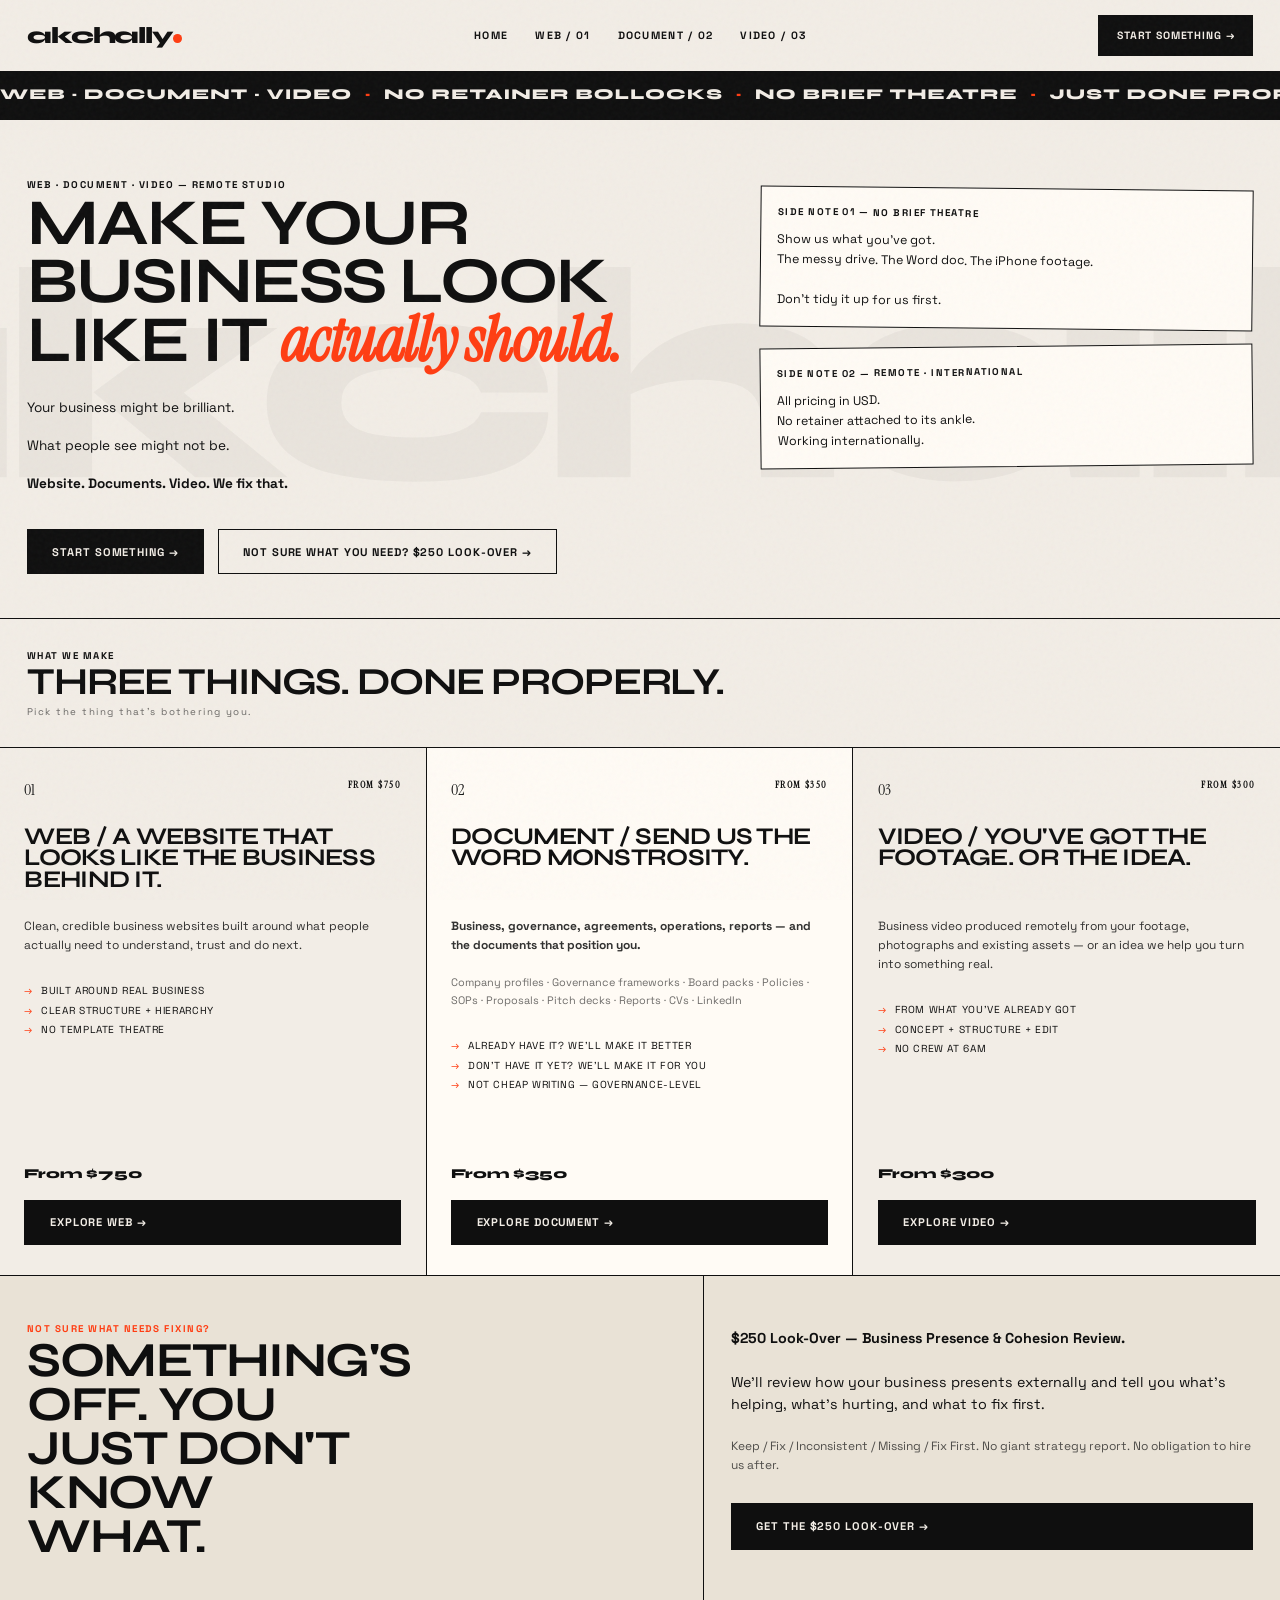
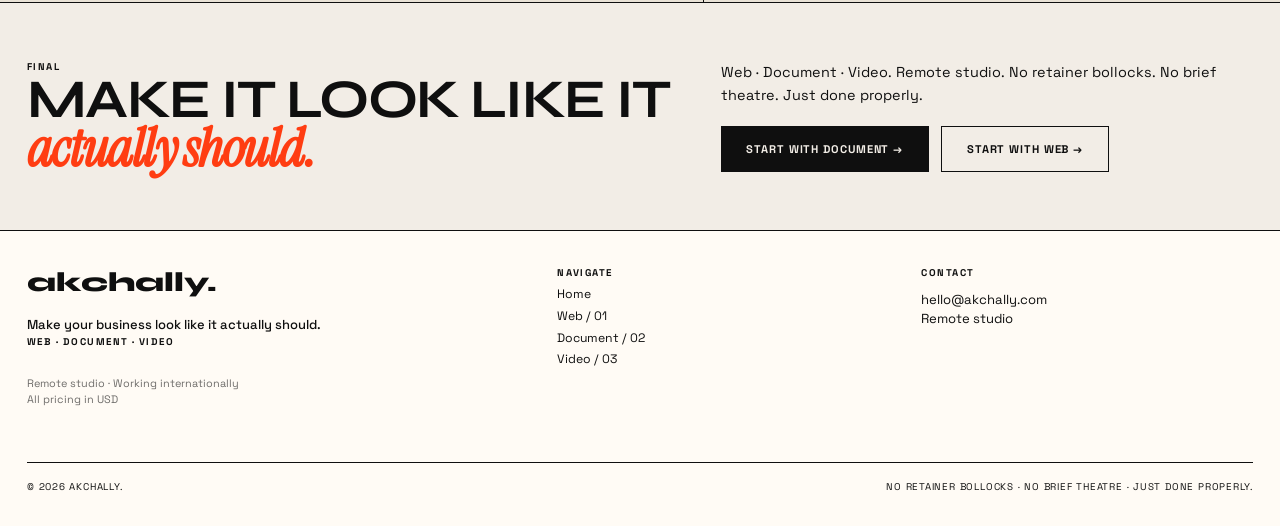
==== commit 3cdc1cd2: "Update index.html" ====
--- a/index.html
+++ b/index.html
@@ -567,6 +567,15 @@
     <div class="hamburger">☰</div>
   </div>
 </nav>
+
+<div class="marquee">
+  <div class="marquee-inner">
+    <span>Web · Document · Video <i>·</i> No retainer bollocks <i>·</i> No brief theatre <i>·</i> Just done properly <i>·</i></span>
+    <span>Web · Document · Video <i>·</i> No retainer bollocks <i>·</i> No brief theatre <i>·</i> Just done properly <i>·</i></span>
+    <span>Web · Document · Video <i>·</i> No retainer bollocks <i>·</i> No brief theatre <i>·</i> Just done properly <i>·</i></span>
+    <span>Web · Document · Video <i>·</i> No retainer bollocks <i>·</i> No brief theatre <i>·</i> Just done properly <i>·</i></span>
+  </div>
+</div>
 
 <section class="hero">
   <div class="big-bg-text">akchally</div>
@@ -597,15 +606,6 @@
   </div>
 </section>
 
-<div class="marquee">
-  <div class="marquee-inner">
-    <span>Web · Document · Video <i>·</i> No retainer bollocks <i>·</i> No brief theatre <i>·</i> Just done properly <i>·</i></span>
-    <span>Web · Document · Video <i>·</i> No retainer bollocks <i>·</i> No brief theatre <i>·</i> Just done properly <i>·</i></span>
-    <span>Web · Document · Video <i>·</i> No retainer bollocks <i>·</i> No brief theatre <i>·</i> Just done properly <i>·</i></span>
-    <span>Web · Document · Video <i>·</i> No retainer bollocks <i>·</i> No brief theatre <i>·</i> Just done properly <i>·</i></span>
-  </div>
-</div>
-
 <div class="sec-03-head" id="work">
   <div>
     <span class="mono">What We Make</span>
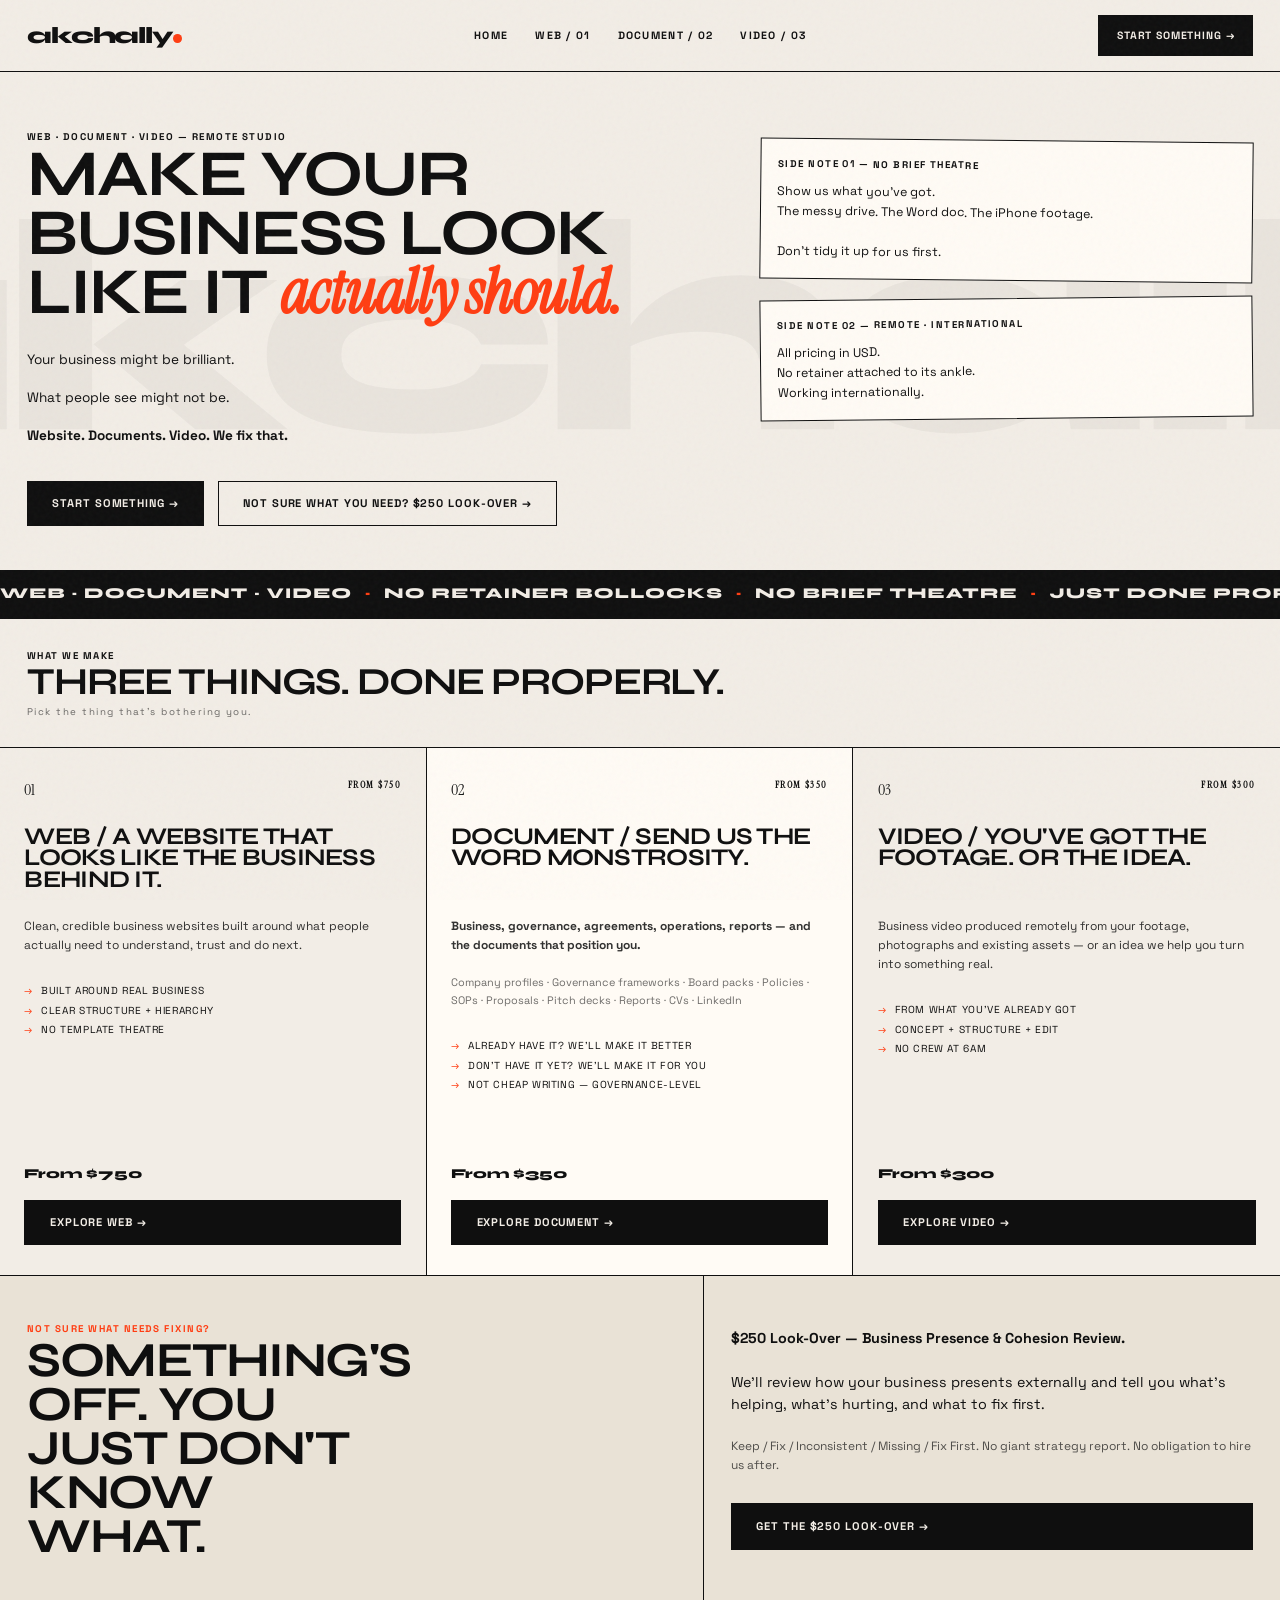
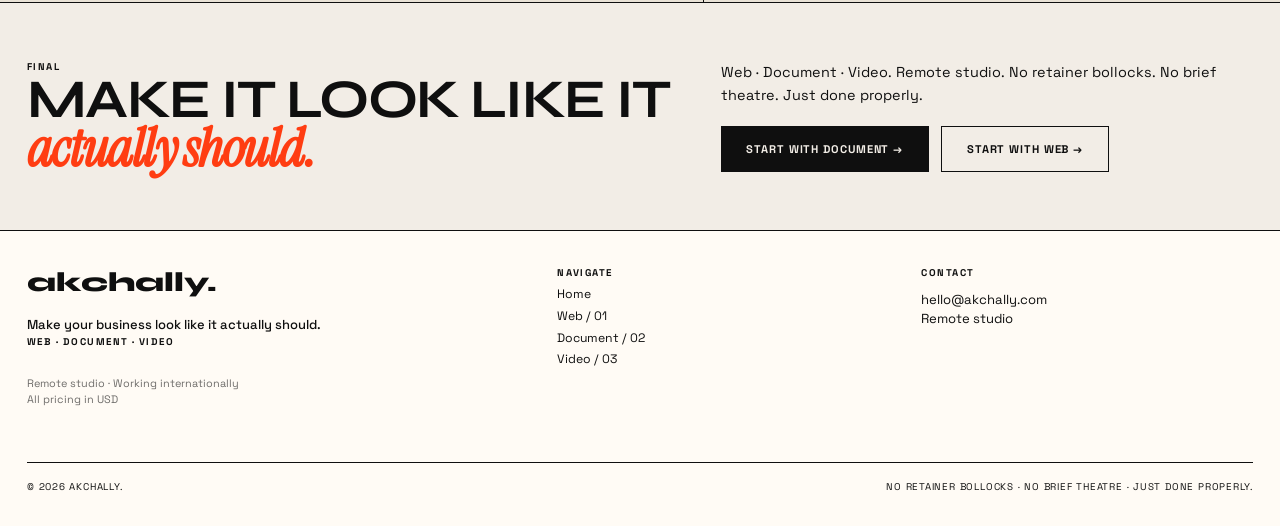
==== commit 64db7dc3: "Update index.html" ====
--- a/index.html
+++ b/index.html
@@ -567,15 +567,6 @@
     <div class="hamburger">☰</div>
   </div>
 </nav>
-
-<div class="marquee">
-  <div class="marquee-inner">
-    <span>Web · Document · Video <i>·</i> No retainer bollocks <i>·</i> No brief theatre <i>·</i> Just done properly <i>·</i></span>
-    <span>Web · Document · Video <i>·</i> No retainer bollocks <i>·</i> No brief theatre <i>·</i> Just done properly <i>·</i></span>
-    <span>Web · Document · Video <i>·</i> No retainer bollocks <i>·</i> No brief theatre <i>·</i> Just done properly <i>·</i></span>
-    <span>Web · Document · Video <i>·</i> No retainer bollocks <i>·</i> No brief theatre <i>·</i> Just done properly <i>·</i></span>
-  </div>
-</div>
 
 <section class="hero">
   <div class="big-bg-text">akchally</div>
@@ -606,6 +597,15 @@
   </div>
 </section>
 
+<div class="marquee">
+  <div class="marquee-inner">
+    <span>Web · Document · Video <i>·</i> No retainer bollocks <i>·</i> No brief theatre <i>·</i> Just done properly <i>·</i></span>
+    <span>Web · Document · Video <i>·</i> No retainer bollocks <i>·</i> No brief theatre <i>·</i> Just done properly <i>·</i></span>
+    <span>Web · Document · Video <i>·</i> No retainer bollocks <i>·</i> No brief theatre <i>·</i> Just done properly <i>·</i></span>
+    <span>Web · Document · Video <i>·</i> No retainer bollocks <i>·</i> No brief theatre <i>·</i> Just done properly <i>·</i></span>
+  </div>
+</div>
+
 <div class="sec-03-head" id="work">
   <div>
     <span class="mono">What We Make</span>
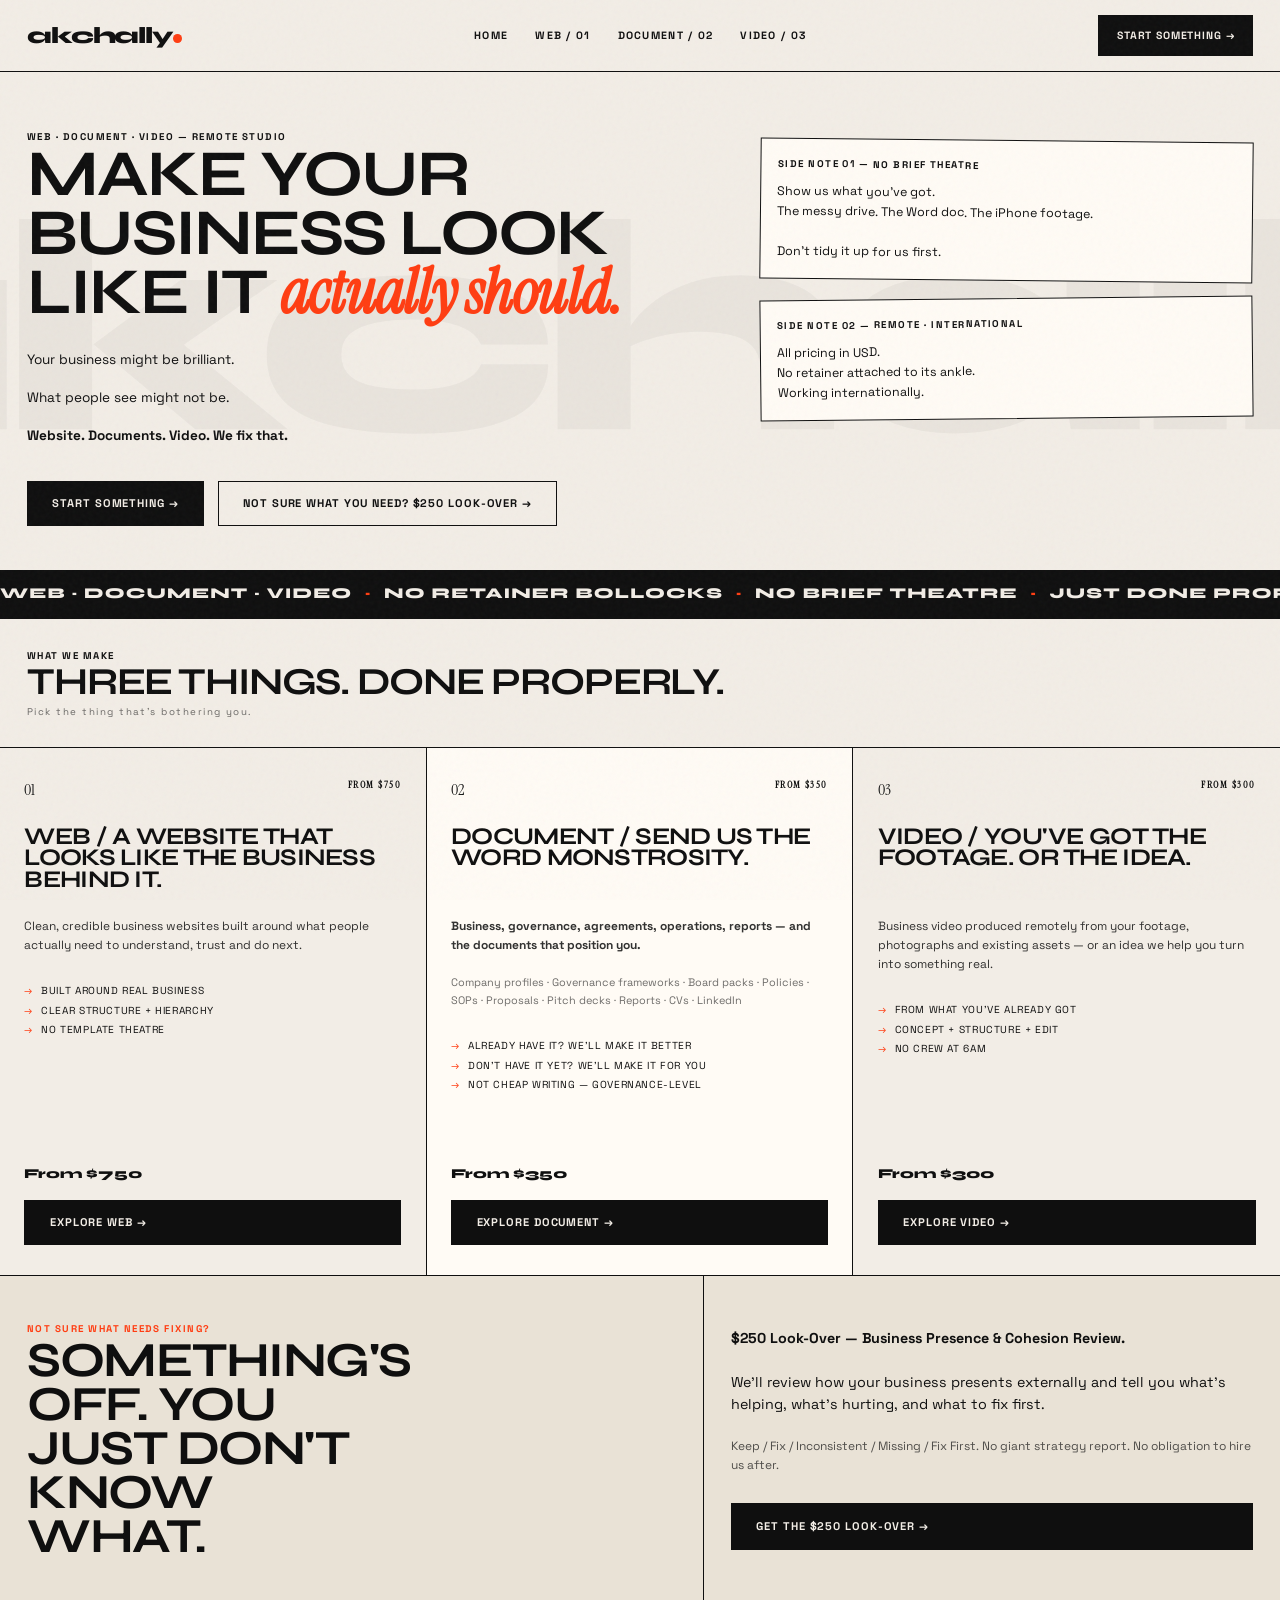
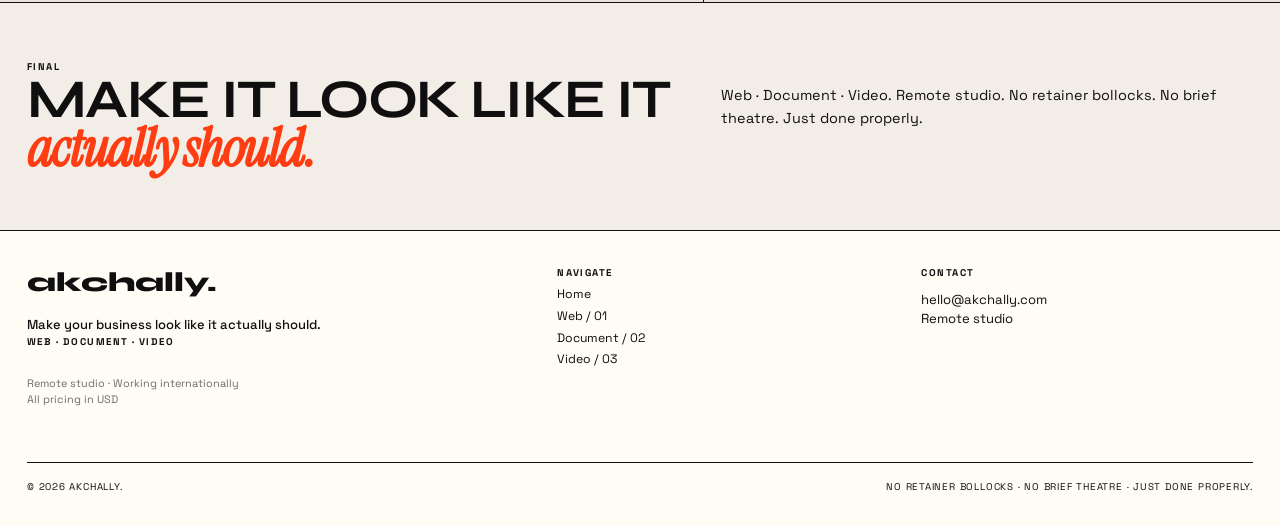
==== commit a0d4435d: "Update index.html" ====
--- a/index.html
+++ b/index.html
@@ -683,8 +683,7 @@
   <div style="display:flex; flex-direction:column; gap:1.2rem; justify-content:center">
     <p style="font-size:.9rem; line-height:1.6">Web · Document · Video. Remote studio. No retainer bollocks. No brief theatre. Just done properly.</p>
     <div style="display:flex; gap:.8rem; flex-wrap:wrap">
-      <a href="document.html" class="btn btn-black">Start with Document →</a>
-      <a href="web.html" class="btn btn-ghost">Start with Web →</a>
+        
     </div>
   </div>
 </section>
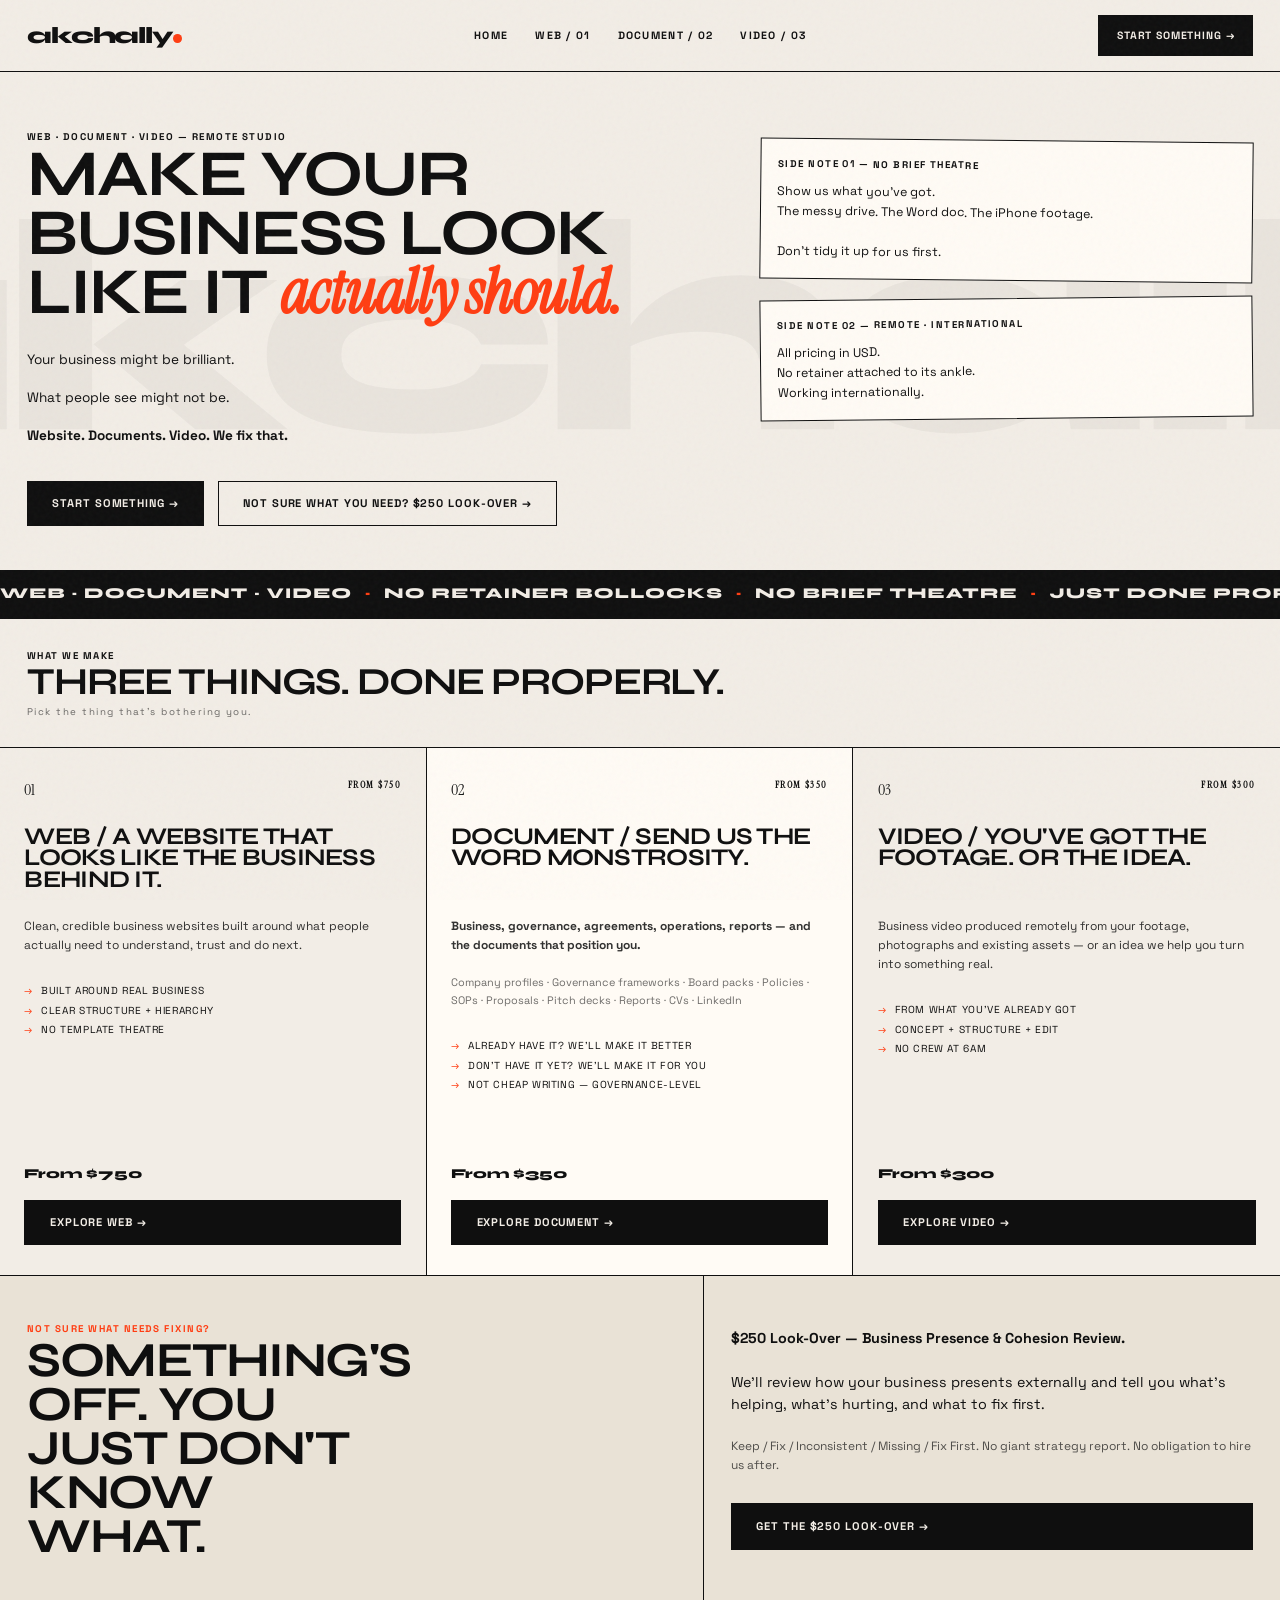
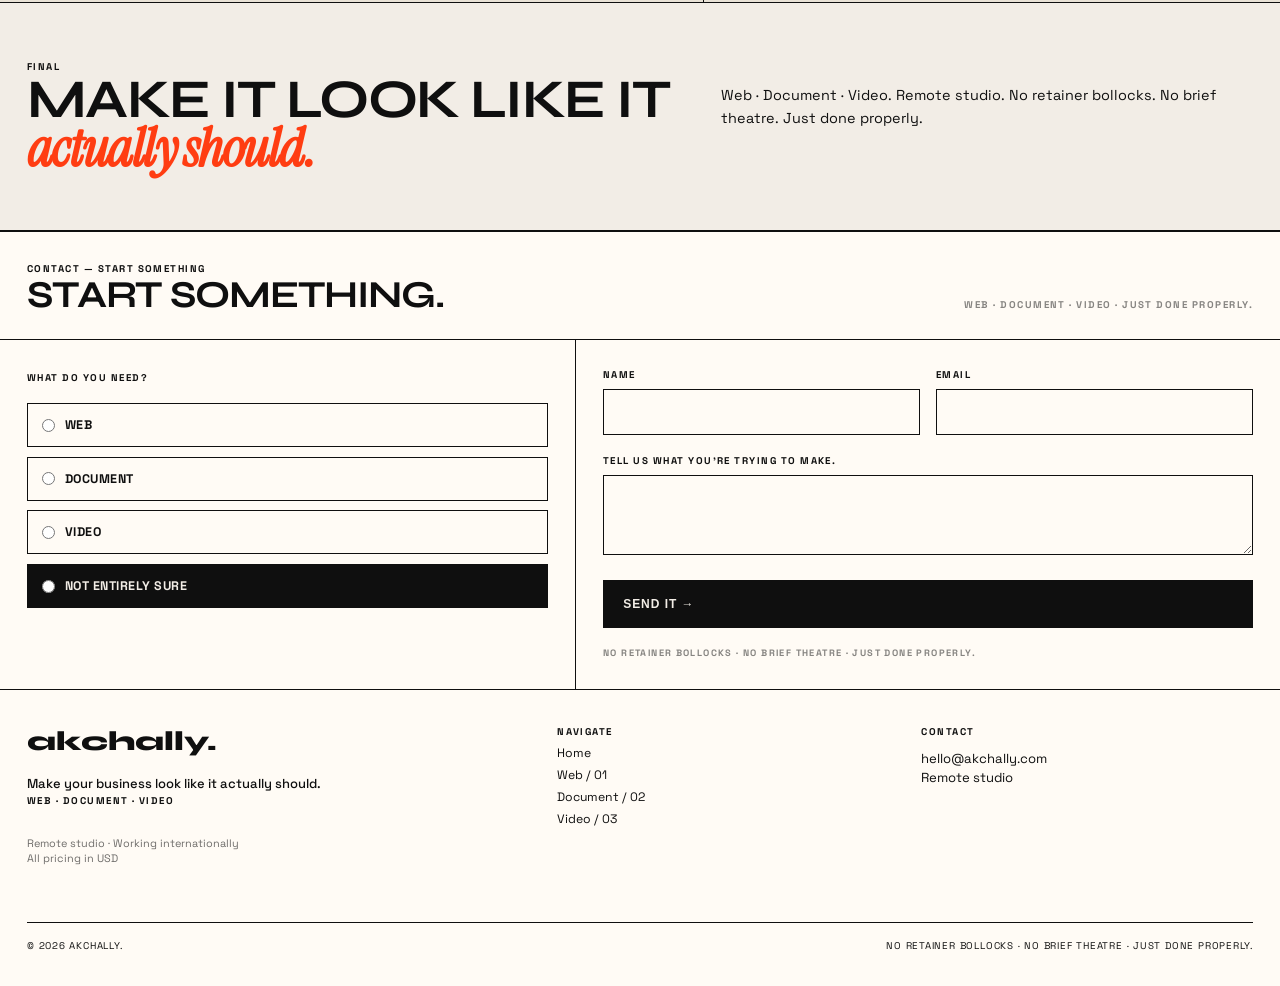
==== commit f26aa984: "Update index.html" ====
--- a/index.html
+++ b/index.html
@@ -688,6 +688,72 @@
   </div>
 </section>
 
+  <!-- START SOMETHING — paste before <footer> -->
+<section id="start-something" style="border-top:1.5px solid var(--fg); border-bottom:1.5px solid var(--fg); max-width:var(--page-max); margin:0 auto; width:100%; background:var(--paper);">
+
+  <div class="sec-03-head" style="border-bottom:1.5px solid var(--fg);">
+    <div>
+      <span class="mono">CONTACT — START SOMETHING</span>
+      <h2>Start something.</h2>
+    </div>
+    <span class="mono" style="opacity:.5">Web · Document · Video · Just done properly.</span>
+  </div>
+
+  <form action="mailto:hello@akchally.com" method="post" enctype="text/plain" style="display:grid; grid-template-columns:.9fr 1.1fr;">
+
+    <!-- LEFT -->
+    <div style="padding:2.2vw var(--gutter); border-right:1.5px solid var(--fg);">
+      <span class="mono">What do you need?</span>
+      <div style="margin-top:1rem; display:flex; flex-direction:column; gap:.6rem;">
+
+        <label style="display:flex; gap:.6rem; align-items:center; border:1.5px solid var(--fg); padding:.75rem .9rem; cursor:pointer; font-size:.78rem; font-weight:700; text-transform:uppercase; letter-spacing:.04em;">
+          <input type="radio" name="need" value="Web" required style="accent-color:var(--orange)"> Web
+        </label>
+
+        <label style="display:flex; gap:.6rem; align-items:center; border:1.5px solid var(--fg); padding:.75rem .9rem; cursor:pointer; font-size:.78rem; font-weight:700; text-transform:uppercase; letter-spacing:.04em;">
+          <input type="radio" name="need" value="Document" style="accent-color:var(--orange)"> Document
+        </label>
+
+        <label style="display:flex; gap:.6rem; align-items:center; border:1.5px solid var(--fg); padding:.75rem .9rem; cursor:pointer; font-size:.78rem; font-weight:700; text-transform:uppercase; letter-spacing:.04em;">
+          <input type="radio" name="need" value="Video" style="accent-color:var(--orange)"> Video
+        </label>
+
+        <label style="display:flex; gap:.6rem; align-items:center; border:1.5px solid var(--fg); padding:.75rem .9rem; cursor:pointer; font-size:.78rem; font-weight:700; text-transform:uppercase; letter-spacing:.04em; background:var(--fg); color:var(--bg);">
+          <input type="radio" name="need" value="Not sure" style="accent-color:var(--orange)"> Not entirely sure
+        </label>
+
+      </div>
+    </div>
+
+    <!-- RIGHT -->
+    <div style="padding:2.2vw var(--gutter); display:flex; flex-direction:column; gap:1.2rem;">
+      
+      <div style="display:grid; grid-template-columns:1fr 1fr; gap:1rem;">
+        <div>
+          <span class="mono" style="display:block; margin-bottom:.4rem;">Name</span>
+          <input type="text" name="name" required style="width:100%; border:1.5px solid var(--fg); background:var(--white); padding:.85rem .9rem; font-family:'Space Grotesk',sans-serif; font-size:.85rem; outline:none;">
+        </div>
+        <div>
+          <span class="mono" style="display:block; margin-bottom:.4rem;">Email</span>
+          <input type="email" name="email" required style="width:100%; border:1.5px solid var(--fg); background:var(--white); padding:.85rem .9rem; font-family:'Space Grotesk',sans-serif; font-size:.85rem; outline:none;">
+        </div>
+      </div>
+
+      <div>
+        <span class="mono" style="display:block; margin-bottom:.4rem;">Tell us what you're trying to make.</span>
+        <textarea name="message" rows="3" required style="width:100%; border:1.5px solid var(--fg); background:var(--white); padding:.85rem .9rem; font-family:'Space Grotesk',sans-serif; font-size:.85rem; outline:none; resize:vertical;"></textarea>
+      </div>
+
+      <button type="submit" class="btn btn-black" style="width:100%; justify-content:space-between; padding:1rem 1.2rem; font-size:.75rem;">
+        SEND IT →
+      </button>
+
+      <span class="mono" style="opacity:.5; font-size:.58rem;">No retainer bollocks · No brief theatre · Just done properly.</span>
+
+    </div>
+  </form>
+</section>
+
 <footer>
   <div>
     <div class="foot-logo">akchally<span>.</span></div>
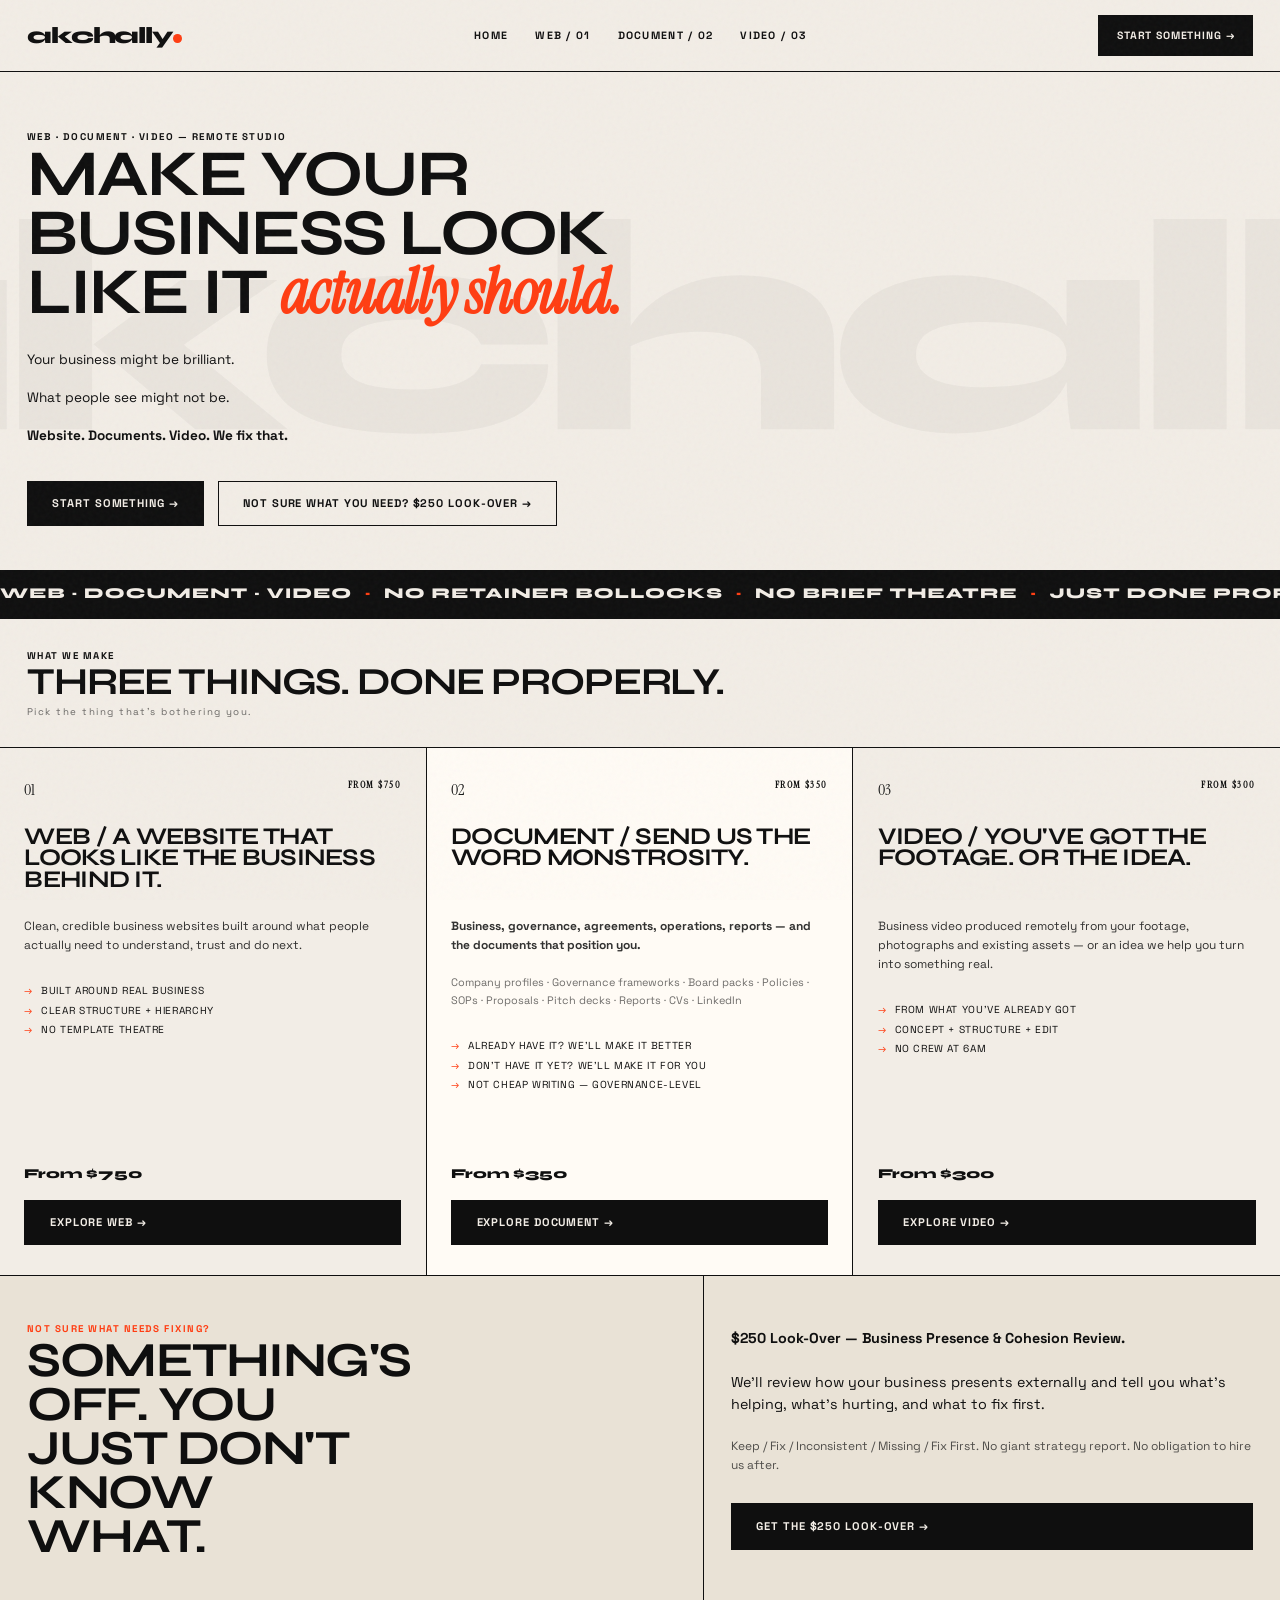
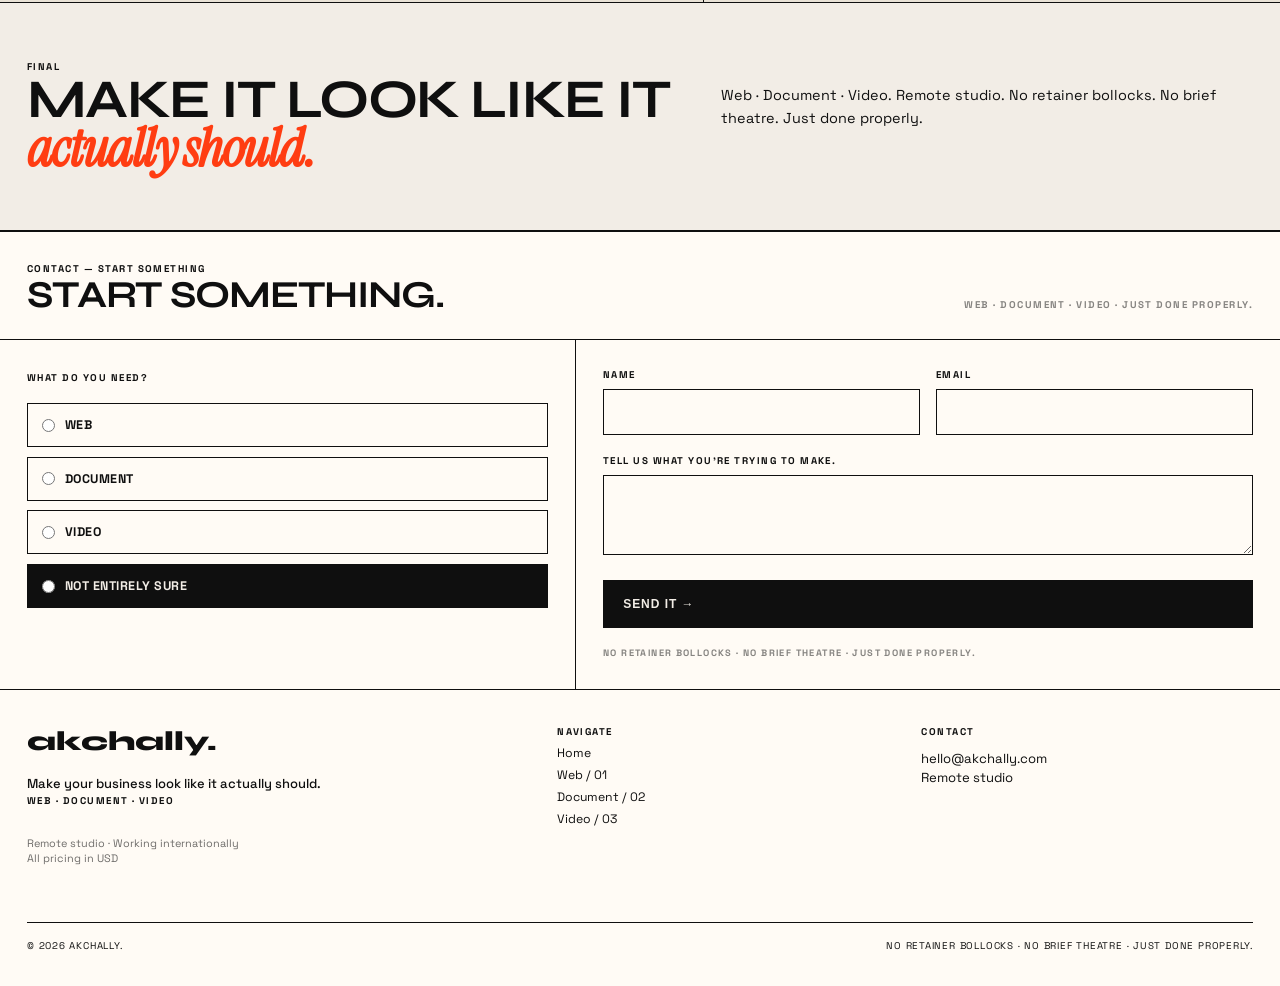
==== commit 827bd2b6: "Update index.html" ====
--- a/index.html
+++ b/index.html
@@ -584,16 +584,6 @@
         <a href="mailto:hello@akchally.com" class="btn btn-ghost">Not sure what you need? $250 Look-Over →</a>
       </div>
     </div>
-    <div class="hero-right">
-      <div class="hero-note">
-        <span class="mono">Side Note 01 — No Brief Theatre</span>
-        <p style="margin-top:.6rem; font-size:.78rem; line-height:1.6">Show us what you've got.<br>The messy drive. The Word doc. The iPhone footage.<br><br>Don't tidy it up for us first.</p>
-      </div>
-      <div class="hero-note" style="transform:rotate(-.6deg); margin-top:.2rem">
-        <span class="mono">Side Note 02 — Remote · International</span>
-        <p style="margin-top:.6rem; font-size:.78rem; line-height:1.6">All pricing in USD.<br>No retainer attached to its ankle.<br>Working internationally.</p>
-      </div>
-    </div>
   </div>
 </section>
 
